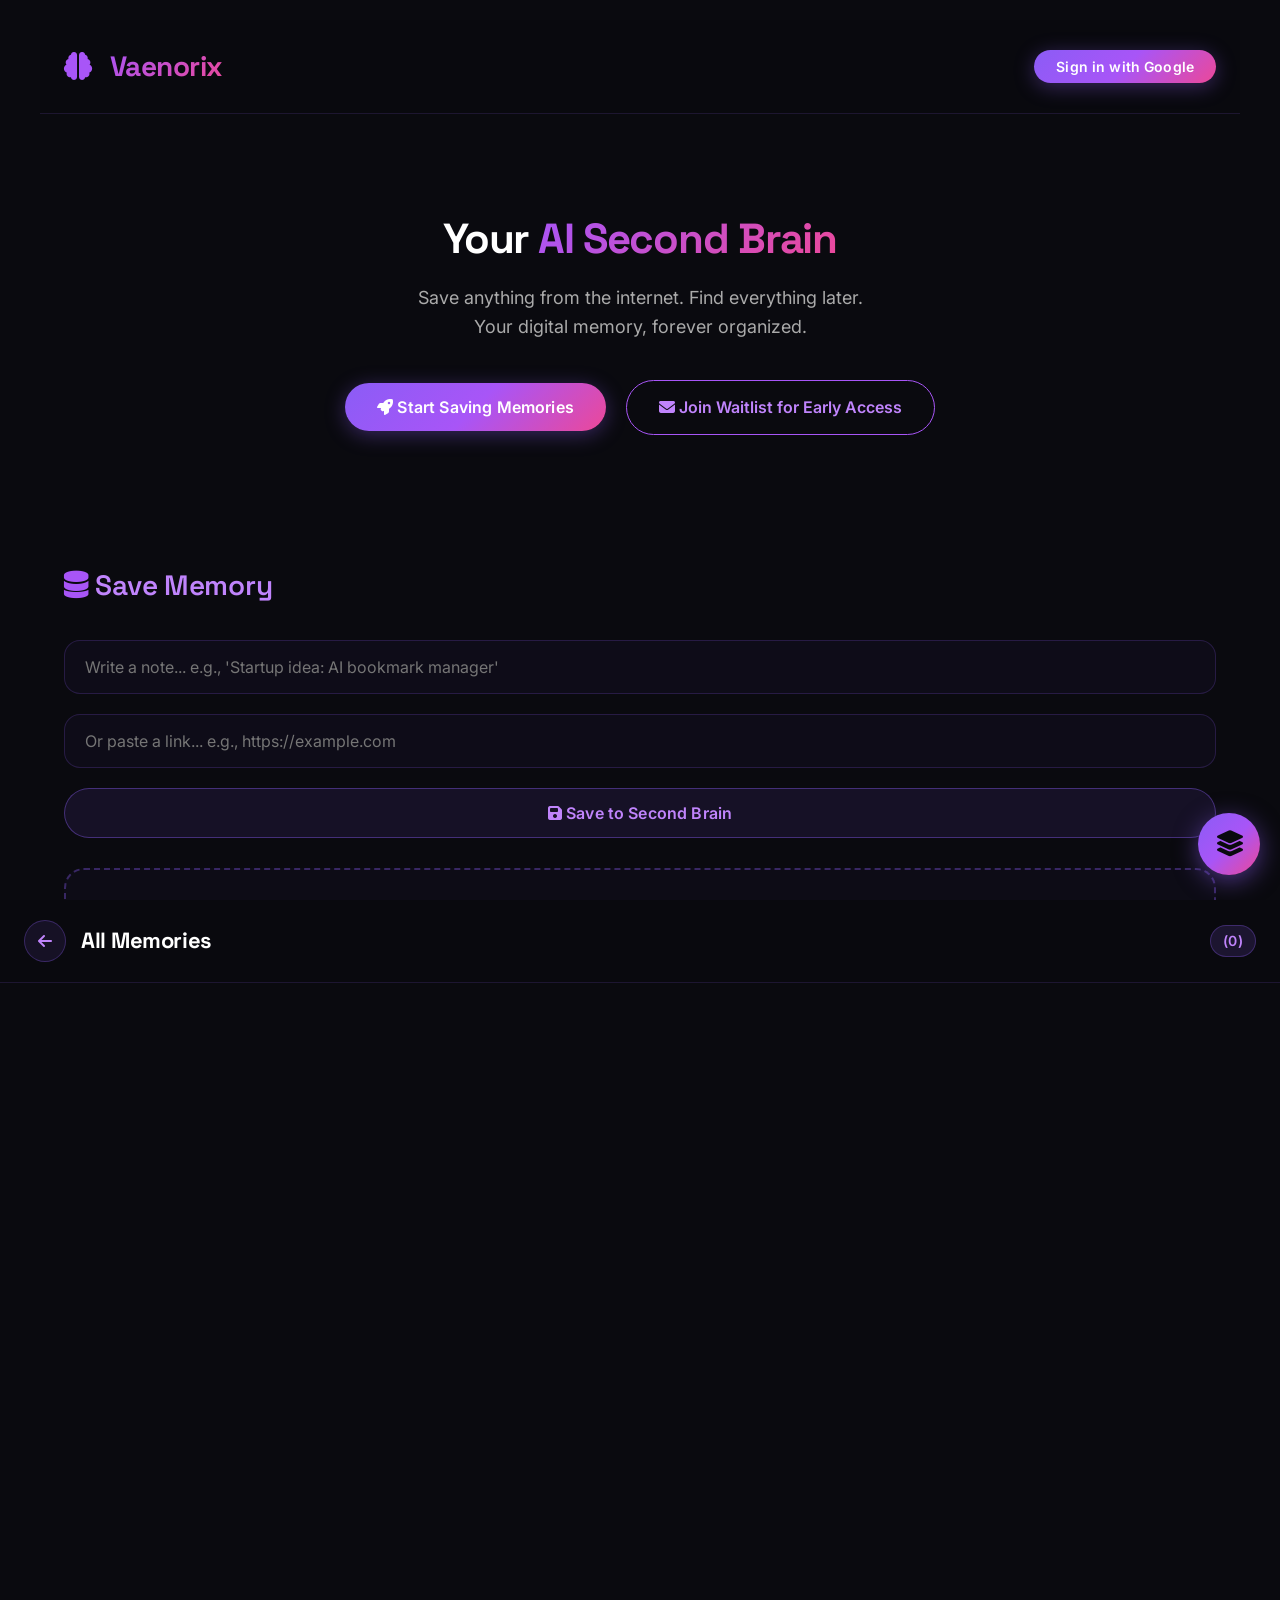
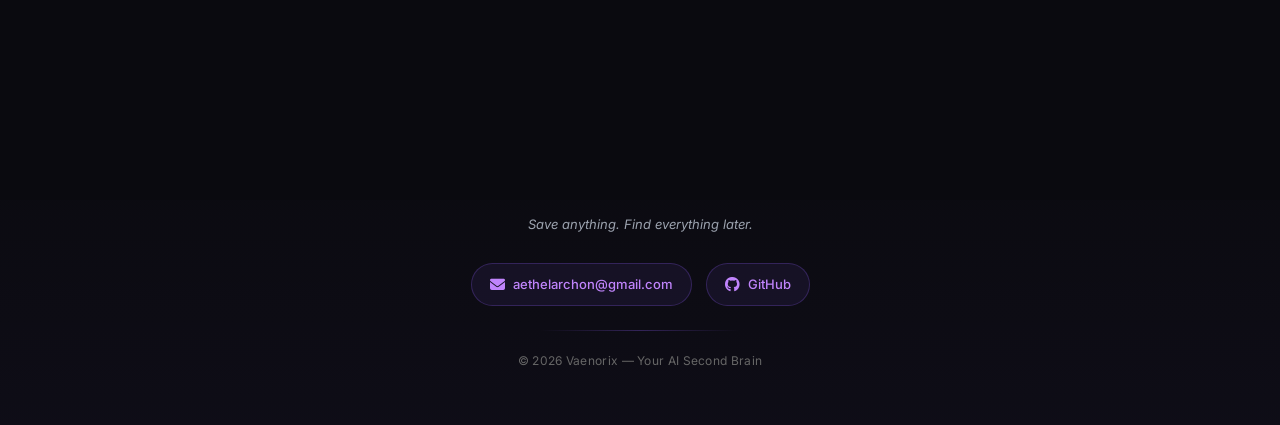
==== index.html @ 1b2ca0fd "Update script.js reference to include version query" ====
<!DOCTYPE html>
<html lang="en">
<head>
    <meta name="google-site-verification" content="jd5nrMC2HAkXVGKAH2h5v84_N7FyyKMFAzCLiV4Stxg" />
    <script async src="https://www.googletagmanager.com/gtag/js?id=G-ZCNV92D19B"></script>
    <script>
      window.dataLayer = window.dataLayer || [];
      function gtag(){dataLayer.push(arguments);}
      gtag('js', new Date());
      gtag('config', 'G-ZCNV92D19B');
    </script>

    <meta charset="UTF-8">
    <meta name="viewport" content="width=device-width, initial-scale=1.0, user-scalable=yes">
    <title>Vaenorix - Your AI Second Brain</title>

    <link rel="manifest" href="/manifest.json">
    <meta name="theme-color" content="#0a0a0f">
    <link rel="icon" type="image/png" href="https://img.icons8.com/fluency/48/brain.png">
    <link rel="apple-touch-icon" href="https://img.icons8.com/fluency/48/brain.png">

    <meta property="og:title" content="Vaenorix - Your AI Second Brain">
    <meta property="og:description" content="Save anything from the internet. Find everything later. Your digital memory, forever organized.">
    <meta property="og:image" content="https://vaenorix-mvp.vercel.app/og-image.png">
    <meta property="og:url" content="https://vaenorix-mvp.vercel.app">
    <meta property="og:type" content="website">
    <meta property="og:site_name" content="Vaenorix">
    
    <meta name="twitter:card" content="summary_large_image">
    <meta name="twitter:title" content="Vaenorix - Your AI Second Brain">
    <meta name="twitter:description" content="Save anything from the internet. Find everything later. Your digital memory, forever organized.">
    <meta name="twitter:image" content="https://vaenorix-mvp.vercel.app/og-image.png">
    <!-- Google Fonts -->
<link rel="preconnect" href="https://fonts.googleapis.com">
<link rel="preconnect" href="https://fonts.gstatic.com" crossorigin>
<link href="https://fonts.googleapis.com/css2?family=Inter:wght@400;500;600;700&family=Space+Grotesk:wght@500;600;700&display=swap" rel="stylesheet">
    
    <link rel="stylesheet" href="style.css">
    <link rel="stylesheet" href="https://cdnjs.cloudflare.com/ajax/libs/font-awesome/6.5.1/css/all.min.css">

    <!-- Mobile Console Debugger -->
    <script src="https://cdn.jsdelivr.net/npm/eruda"></script>
    <script>eruda.init();</script>

    <!-- Firebase Script -->
    <script type="module">
        import { initializeApp } from "https://www.gstatic.com/firebasejs/11.0.0/firebase-app.js";
        import { 
            getFirestore, collection, addDoc, getDocs, doc, deleteDoc, updateDoc, query, orderBy 
        } from "https://www.gstatic.com/firebasejs/11.0.0/firebase-firestore.js";
        import { 
            getAuth, onAuthStateChanged, GoogleAuthProvider, signInWithPopup, signOut 
        } from "https://www.gstatic.com/firebasejs/11.0.0/firebase-auth.js";

        // For Firebase JS SDK v7.20.0 and later, measurementId is optional
const firebaseConfig = {
  apiKey: "AIzaSyB4SxkLnozpPFv7O_jGljLvNXQW-Lbnapc",
  authDomain: "veanorix.firebaseapp.com",
  databaseURL: "https://veanorix-default-rtdb.firebaseio.com",
  projectId: "veanorix",
  storageBucket: "veanorix.firebasestorage.app",
  messagingSenderId: "935840989114",
  appId: "1:935840989114:web:607fc547721a6efdbc6783",
  measurementId: "G-1QHMX1R51N"
};

        const app = initializeApp(firebaseConfig);
        const auth = getAuth(app);

        window.db = getFirestore(app);
        window.auth = auth;
        window.collection = collection;
        window.addDoc = addDoc;
        window.getDocs = getDocs;
        window.doc = doc;
        window.deleteDoc = deleteDoc;
        window.updateDoc = updateDoc;
        window.query = query;
        window.orderBy = orderBy;
        window.onAuthStateChanged = onAuthStateChanged;
        window.GoogleAuthProvider = GoogleAuthProvider;
        window.signInWithPopup = signInWithPopup;
        window.signOut = signOut;
        window.firebaseReady = true;
    </script>
</head>
    <!-- Bulk Action Bar -->
<div class="bulk-action-bar" id="bulkActionBar">
    <div class="bulk-count">
        <span id="bulkSelectedCount">0</span> selected
    </div>
    <div class="bulk-actions">
        <button class="bulk-btn bulk-pin" id="bulkPinBtn">
            <i class="fas fa-star"></i>
        </button>
        <button class="bulk-btn bulk-download" id="bulkDownloadBtn">
            <i class="fas fa-download"></i>
        </button>
        <button class="bulk-btn bulk-delete" id="bulkDeleteBtn">
            <i class="fas fa-trash-alt"></i>
        </button>
        <button class="bulk-btn bulk-cancel" id="bulkCancelBtn">
            <i class="fas fa-times"></i>
        </button>
    </div>
</div>
    
<!-- Floating Action Button -->
<div class="fab-container">
    <div class="fab-menu" id="fabMenu">
        <button class="fab-item" data-folder="all">
            <span class="fab-label">All Memories</span>
            <span class="fab-icon"><i class="fas fa-layer-group"></i></span>
        </button>
        <button class="fab-item" data-folder="image">
            <span class="fab-label">Images</span>
            <span class="fab-icon"><i class="fas fa-images"></i></span>
        </button>
        <button class="fab-item" data-folder="note">
            <span class="fab-label">Notes</span>
            <span class="fab-icon"><i class="fas fa-sticky-note"></i></span>
        </button>
        <button class="fab-item" data-folder="link">
            <span class="fab-label">Links</span>
            <span class="fab-icon"><i class="fas fa-link"></i></span>
        </button>
    </div>
    <button class="fab-main" id="fabMain" aria-label="Open folders">
        <i class="fas fa-layer-group"></i>
    </button>
</div>

<!-- Folder View Panel (Full Screen) -->
<div class="folder-view" id="folderView">
    <div class="folder-header">
        <button class="folder-close" id="folderClose">
            <i class="fas fa-arrow-left"></i>
        </button>
        <h2 class="folder-title" id="folderTitle">All Memories</h2>
        <span class="folder-count" id="folderCount">(0)</span>
    </div>
    <div class="folder-content" id="folderContent">
    </div>
</div>

<!-- Detail View Panel -->
<div class="detail-view" id="detailView">
    <div class="detail-header">
        <button class="detail-close" id="detailClose">
            <i class="fas fa-times"></i>
        </button>
        <span class="detail-type" id="detailType">Note</span>
        <div class="detail-actions" id="detailActions"></div>
    </div>
    <div class="detail-content" id="detailContent">
    </div>
            </div>
    <!-- Edit Modal -->
<div class="edit-modal" id="editModal">
    <div class="edit-modal-content">
        <div class="edit-modal-header">
            <h3><i class="fas fa-edit"></i> Edit Memory</h3>
            <button class="edit-modal-close" id="editModalClose">
                <i class="fas fa-times"></i>
            </button>
        </div>
        <div class="edit-modal-body">
            <textarea id="editModalInput" class="edit-modal-input" placeholder="Write your memory..." rows="6"></textarea>
        </div>
        <div class="edit-modal-footer">
            <button class="edit-modal-cancel" id="editModalCancel">Cancel</button>
            <button class="edit-modal-save" id="editModalSave">
                <i class="fas fa-check"></i> Save Changes
            </button>
        </div>
    </div>
    </div>
    <!-- Delete Confirmation Modal -->
<div class="delete-modal" id="deleteModal">
    <div class="delete-modal-content">
        <div class="delete-modal-icon">
            <i class="fas fa-exclamation-triangle"></i>
        </div>
        <h3 class="delete-modal-title">Delete this memory?</h3>
        <p class="delete-modal-text">
            This action cannot be undone. This memory will be permanently removed from your account.
        </p>
        <div class="delete-modal-preview" id="deleteModalPreview"></div>
        <div class="delete-modal-footer">
            <button class="delete-modal-cancel" id="deleteModalCancel">Cancel</button>
            <button class="delete-modal-confirm" id="deleteModalConfirm">
                <i class="fas fa-trash-alt"></i> Delete
            </button>
        </div>
    </div>
</div>
    
<body>
    <div class="container">
        <nav class="navbar">
            <a class="logo" href="/" aria-label="Vaenorix home">
                <i class="fas fa-brain logo-icon" aria-hidden="true"></i>
                <span class="logo-text">Vaenorix</span>
            </a>
            <div class="nav-actions">
            <button id="installBtn" class="install-btn" type="button" style="display:none;">
    <i class="fas fa-download"></i> Install App
            </button>
    <button id="loginBtn" class="login-btn" type="button">Sign in with Google</button>
    <div class="profile-container" id="profileContainer" style="display:none;">
        <img id="userAvatar" class="user-avatar" src="" alt="Profile">
        <div class="profile-menu" id="profileMenu">
            <div class="profile-menu-header">
                <img id="menuAvatar" class="profile-menu-avatar" src="" alt="Profile">
                <div class="profile-menu-info">
                    <div class="profile-menu-name" id="menuName">User</div>
                    <div class="profile-menu-email" id="menuEmail">user@email.com</div>
                </div>
            </div>
            <div class="profile-menu-divider"></div>
            <button class="profile-menu-item" id="menuSettings">
                <i class="fas fa-cog"></i> Settings
            </button>
            <button class="profile-menu-item" id="menuExport">
                <i class="fas fa-download"></i> Export Data
            </button>
            <button class="profile-menu-item danger" id="menuSignOut">
                <i class="fas fa-sign-out-alt"></i> Sign Out
            </button>
        </div>
    </div>
            </div>
        </nav>
<!-- Search Bar -->
<div class="top-search-bar" id="topSearchBar" style="display:none;">
    <div class="top-search-wrapper">
        <i class="fas fa-search top-search-icon"></i>
        <input type="text" id="topSearchInput" class="top-search-input" placeholder="Search your memories..." autocomplete="off">
        <button class="top-search-clear" id="topSearchClear" style="display:none;">
            <i class="fas fa-times"></i>
        </button>
    </div>
    <div class="search-suggestions" id="searchSuggestions"></div>
</div>
        
        <section class="hero">
            <h1 class="hero-title">
                Your <span class="glow-text">AI Second Brain</span>
            </h1>
            <p class="hero-desc">
                Save anything from the internet. Find everything later.<br>
                Your digital memory, forever organized.
            </p>
            <button class="btn-primary" id="getStartedBtn">
                <i class="fas fa-rocket"></i> Start Saving Memories
            </button>
            <a href="/waitlist.html" class="btn-waitlist"><i class="fas fa-envelope"></i> Join Waitlist for Early Access</a>
        </section>

        <section class="save-section">
            <h2 class="section-title"><i class="fas fa-database"></i> Save Memory</h2>
            <div class="input-group">
                <input type="text" id="noteInput" placeholder="Write a note... e.g., 'Startup idea: AI bookmark manager'">
                <input type="text" id="linkInput" placeholder="Or paste a link... e.g., https://example.com">
                <button class="btn-save" id="saveBtn">
                    <i class="fas fa-save"></i> Save to Second Brain
                </button>
            </div>

            <div class="upload-section">
                <div class="upload-area" id="uploadArea">
                    <i class="fas fa-cloud-upload-alt"></i>
                    <p>Click or drag & drop screenshot</p>
                    <input type="file" id="screenshotInput" accept="image/*" style="display:none;">
                </div>
                <button class="btn-upload" id="uploadBtn">
                    <i class="fas fa-camera"></i> Upload Screenshot
                </button>
            </div>
        </section>

        <section class="search-section">
            <h2 class="section-title"><i class="fas fa-microchip"></i> AI Memory Recall</h2>
            <div class="search-box">
                <input type="text" id="aiSearchInput" placeholder='Example: "Show me links from last week" or "Find my note from yesterday"'>
                <button class="btn-search" id="aiSearchBtn">
                    <i class="fas fa-brain"></i> Ask AI
                </button>
            </div>
            <div id="aiSearchResult" class="ai-result"></div>
        </section>

        <section class="memories-section">
            <h2 class="section-title"><i class="fas fa-folder-open"></i> Saved Memories<span id="memoryCount" class="memory-count">(0)</span></h2>
            <div class="filter-buttons">
                <button class="filter-btn active" data-filter="all">All</button>
                <button class="filter-btn" data-filter="note">Notes</button>
                <button class="filter-btn" data-filter="link">Links</button>
                <button class="filter-btn" data-filter="image">Images</button>
                <button id="clearAllBtn" class="clear-all-btn"><i class="fas fa-trash-alt"></i> Clear All</button>
                <button id="exportBtn" class="export-btn"><i class="fas fa-download"></i> Export Data</button>
                <button id="selectBtn" class="select-btn">
    <i class="fas fa-check-square"></i> Select
                </button>
                <div class="sort-wrapper">
    <button id="sortBtn" class="sort-btn">
        <i class="fas fa-sort"></i> Sort
    </button>
    <div class="sort-menu" id="sortMenu">
        <button class="sort-option active" data-sort="newest">
            <i class="fas fa-clock"></i> Newest First
        </button>
        <button class="sort-option" data-sort="oldest">
            <i class="fas fa-history"></i> Oldest First
        </button>
        <button class="sort-option" data-sort="alpha">
            <i class="fas fa-font"></i> A to Z
        </button>
        <button class="sort-option" data-sort="pinned">
            <i class="fas fa-star"></i> Pinned First
        </button>
    </div>
        </div>
            </div>
            <div id="memoriesList" class="memories-list">
            </div>
        </section>
    </div>

<footer class="footer">
    <div class="footer-content">
        <div class="footer-logo">
            <i class="fas fa-brain"></i> Vaenorix
        </div>
        <p class="footer-tagline">Save anything. Find everything later.</p>
        
        <div class="footer-links">
            <a href="mailto:aethelarchon@gmail.com" class="footer-link">
                <i class="fas fa-envelope"></i>
                <span>aethelarchon@gmail.com</span>
            </a>
            <a href="https://github.com/aethelarchon" target="_blank" class="footer-link">
                <i class="fab fa-github"></i>
                <span>GitHub</span>
            </a>
        </div>
        
        <div class="footer-divider"></div>
        <p class="footer-copyright">© 2026 Vaenorix — Your AI Second Brain</p>
    </div>
</footer>
    <script>
        
    </script>
    <script src="script.js?v=2"></script>
    <script>
        // Register Service Worker for PWA
        if ('serviceWorker' in navigator) {
            window.addEventListener('load', () => {
                navigator.serviceWorker.register('/sw.js')
                    .catch(err => console.log('SW reg error: ', err));
            });
        }
    </script>
</body>
        </html>
---- style.css ----
* {
    margin: 0;
    padding: 0;
    box-sizing: border-box;
}

body {
    background: #0a0a0f;
    font-family: -apple-system, BlinkMacSystemFont, 'Segoe UI', Roboto, sans-serif;
    color: #ffffff;
    line-height: 1.6;
}

.container {
    max-width: 1200px;
    margin: 0 auto;
    padding: 20px;
}

/* Navbar */
.navbar {
    display: flex;
    justify-content: space-between;
    align-items: center;
    padding: 20px 0;
    border-bottom: 1px solid rgba(0, 255, 255, 0.2);
    flex-wrap: wrap;
    gap: 10px;
}

.logo {
    display: flex;
    align-items: center;
    gap: 10px;
    font-size: 28px;
    font-weight: bold;
}

.logo-icon {
    font-size: 28px;
    margin-right: 8px;
}

.logo-text {
    background: linear-gradient(135deg, #00ffff, #0066ff);
    -webkit-background-clip: text;
    background-clip: text;
    color: transparent;
}

.nav-badge {
    background: rgba(0, 255, 255, 0.1);
    padding: 6px 12px;
    border-radius: 20px;
    font-size: 12px;
    color: #00ffff;
    border: 1px solid rgba(0, 255, 255, 0.3);
}

/* Hero Section */
.hero {
    text-align: center;
    padding: 60px 20px;
}

.hero-title {
    font-size: 42px;
    font-weight: 800;
    margin-bottom: 20px;
    line-height: 1.2;
}

@media (max-width: 600px) {
    .hero-title {
        font-size: 32px;
    }
}

.glow-text {
    background: linear-gradient(135deg, #00ffff, #0066ff);
    -webkit-background-clip: text;
    background-clip: text;
    color: transparent;
    text-shadow: 0 0 20px rgba(0, 255, 255, 0.3);
}

.hero-desc {
    font-size: 18px;
    color: #aaaaaa;
    margin-bottom: 30px;
}

/* Buttons */
.btn-primary {
    background: linear-gradient(135deg, #00ffff, #0066ff);
    border: none;
    padding: 14px 32px;
    border-radius: 50px;
    font-size: 16px;
    font-weight: bold;
    color: #0a0a0f;
    cursor: pointer;
    transition: transform 0.2s, box-shadow 0.2s;
}

.btn-primary:active {
    transform: scale(0.98);
}

.btn-save, .btn-search {
    background: rgba(0, 255, 255, 0.1);
    border: 1px solid rgba(0, 255, 255, 0.3);
    padding: 12px 24px;
    border-radius: 50px;
    font-size: 16px;
    color: #00ffff;
    cursor: pointer;
    transition: all 0.2s;
}

.btn-save:active, .btn-search:active {
    background: rgba(0, 255, 255, 0.2);
}

/* Sections */
.section-title {
    font-size: 24px;
    margin-bottom: 20px;
    color: #00ffff;
}

.input-group, .search-box {
    display: flex;
    flex-direction: column;
    gap: 15px;
    margin-bottom: 30px;
}

input {
    background: rgba(255, 255, 255, 0.05);
    border: 1px solid rgba(255, 255, 255, 0.1);
    padding: 14px 18px;
    border-radius: 16px;
    font-size: 16px;
    color: #ffffff;
    outline: none;
    transition: border 0.2s;
}

input:focus {
    border-color: #00ffff;
}

textarea {
    width: 100%;
    min-height: 120px;
    resize: vertical;
    background: rgba(255, 255, 255, 0.05);
    border: 1px solid rgba(255, 255, 255, 0.1);
    padding: 14px 18px;
    border-radius: 16px;
    font: inherit;
    color: #ffffff;
    outline: none;
    transition: border 0.2s;
}

textarea:focus {
    border-color: #00ffff;
}

.field-label {
    color: #aaa;
    font-size: 14px;
    margin-bottom: -12px;
}

.field-label span {
    color: #777;
}

.nav-actions {
    display: flex;
    align-items: center;
    gap: 12px;
    flex-wrap: wrap;
}

.account-status {
    color: #aaa;
    font-size: 13px;
}

.logo {
    color: inherit;
    text-decoration: none;
}

.memories-heading {
    display: flex;
    justify-content: space-between;
    align-items: center;
    gap: 12px;
}

.memory-actions {
    display: flex;
    justify-content: flex-end;
    margin-top: 14px;
}

.memory-card a {
    color: #00ffff;
    overflow-wrap: anywhere;
}

button:disabled {
    opacity: 0.55;
    cursor: not-allowed;
}

/* Memories List */
.memories-list {
    display: flex;
    flex-direction: column;
    gap: 15px;
    margin-top: 20px;
}

.memory-card {
    background: rgba(255, 255, 255, 0.03);
    border: 1px solid rgba(0, 255, 255, 0.1);
    border-radius: 20px;
    padding: 18px;
    transition: all 0.2s;
}

.memory-card:hover {
    border-color: rgba(0, 255, 255, 0.3);
    background: rgba(255, 255, 255, 0.05);
}

.memory-type {
    font-size: 12px;
    color: #00ffff;
    margin-bottom: 8px;
}

.memory-content {
    font-size: 16px;
    word-break: break-word;
}

.memory-link {
    color: #00ffff;
    text-decoration: none;
}

.memory-link:hover {
    text-decoration: underline;
}

.empty-message {
    text-align: center;
    color: #666;
    padding: 40px;
}

/* Footer */
.footer {
    text-align: center;
    padding: 40px 20px;
    border-top: 1px solid rgba(0, 255, 255, 0.1);
    margin-top: 40px;
    color: #666;
    font-size: 14px;
}

.footer-small {
    font-size: 12px;
    margin-top: 8px;
}
/* Memory Card Header */
.memory-header {
    display: flex;
    justify-content: space-between;
    align-items: center;
    margin-bottom: 10px;
}

/* Delete Button */
.delete-btn {
    background: rgba(255, 0, 0, 0.15);
    border: 1px solid rgba(255, 0, 0, 0.3);
    padding: 5px 12px;
    border-radius: 12px;
    font-size: 12px;
    color: #ff6666;
    cursor: pointer;
    transition: all 0.2s;
}

.delete-btn:active {
    background: rgba(255, 0, 0, 0.3);
    transform: scale(0.95);
                     }
/* Login & Logout Buttons - Fixed */
.login-btn, .logout-btn {
    background: linear-gradient(135deg, #00ffff, #0066ff);
    border: none;
    padding: 10px 20px;
    border-radius: 50px;
    font-size: 14px;
    font-weight: bold;
    color: #0a0a0f;
    cursor: pointer;
    transition: all 0.3s ease;
    white-space: nowrap;
}

.login-btn:hover, .logout-btn:hover {
    transform: scale(1.05);
    box-shadow: 0 0 15px rgba(0, 255, 255, 0.5);
}

.login-btn:active, .logout-btn:active {
    transform: scale(0.95);
    }
/* Login Button - Premium Look */
.login-btn, .logout-btn {
    background: linear-gradient(95deg, #00ffff22, #0066ff22);
    backdrop-filter: blur(10px);
    border: 1.5px solid #00ffff;
    padding: 8px 22px;
    border-radius: 40px;
    font-size: 14px;
    font-weight: 600;
    color: #00ffff;
    cursor: pointer;
    transition: 0.3s;
    letter-spacing: 0.5px;
}

.login-btn:hover, .logout-btn:hover {
    background: linear-gradient(95deg, #00ffff, #0066ff);
    color: #0a0a0f;
    box-shadow: 0 0 12px #00ffffaa;
    border-color: transparent;
                     }
/* Waitlist Button */
.btn-waitlist {
    display: inline-block;
    background: transparent;
    border: 1.5px solid #00ffff;
    padding: 12px 28px;
    border-radius: 50px;
    font-size: 16px;
    font-weight: 600;
    color: #00ffff;
    text-decoration: none;
    margin-top: 15px;
    transition: all 0.3s ease;
    cursor: pointer;
}

.btn-waitlist:hover {
    background: #00ffff;
    color: #0a0a0f;
    box-shadow: 0 0 15px rgba(0, 255, 255, 0.5);
}
.memory-summary {
    background: rgba(0, 255, 255, 0.05);
    border-left: 3px solid #00ffff;
    padding: 10px;
    margin-top: 10px;
    border-radius: 8px;
    font-size: 13px;
    color: #aaa;
        }
.menu-container {
    position: relative;
    display: inline-block;
}

.three-dots {
    background: none;
    border: none;
    color: #00ffff;
    font-size: 18px;
    cursor: pointer;
    padding: 5px 10px;
}

.dropdown-menu {
    display: none;
    position: absolute;
    right: 0;
    top: 100%;
    background: #1a1a2e;
    border: 1px solid #00ffff33;
    border-radius: 12px;
    min-width: 100px;
    z-index: 100;
}

.dropdown-menu button {
    background: none;
    border: none;
    width: 100%;
    padding: 10px 15px;
    text-align: left;
    color: white;
    cursor: pointer;
}

.dropdown-menu button:hover {
    background: #00ffff22;
}

.show {
    display: block;
}
/* Professional Spacing */
.container {
    max-width: 1200px;
    margin: 0 auto;
    padding: 20px 24px;
}

.navbar {
    padding: 24px 0;
    margin-bottom: 40px;
}

.hero {
    padding: 80px 20px;
    margin-bottom: 40px;
}

.save-section, .search-section, .memories-section {
    margin-bottom: 60px;
}

.section-title {
    font-size: 28px;
    margin-bottom: 32px;
    letter-spacing: -0.3px;
}

.input-group, .search-box {
    display: flex;
    flex-direction: column;
    gap: 20px;
    margin-bottom: 20px;
}

input {
    padding: 16px 20px;
    font-size: 16px;
    border-radius: 16px;
}

.btn-save, .btn-search {
    padding: 14px 28px;
    font-size: 16px;
}

.btn-primary, .btn-waitlist {
    padding: 14px 32px;
    font-size: 16px;
    margin: 8px;
}

.memories-list {
    display: flex;
    flex-direction: column;
    gap: 20px;
    margin-top: 24px;
}

.memory-card {
    padding: 20px;
    border-radius: 20px;
}

.footer {
    padding: 50px 20px;
    margin-top: 60px;
}
/* Footer Social Links */
.footer-content {
    text-align: center;
    padding: 20px;
}

.footer-logo {
    font-size: 20px;
    font-weight: bold;
    margin-bottom: 20px;
    color: #00ffff;
}

.footer-links {
    display: flex;
    justify-content: center;
    gap: 30px;
    flex-wrap: wrap;
    margin-bottom: 20px;
}

.social-link {
    color: #aaa;
    text-decoration: none;
    font-size: 14px;
    transition: color 0.3s;
    display: inline-flex;
    align-items: center;
    gap: 8px;
}

.social-link:hover {
    color: #00ffff;
}

.footer-copyright {
    color: #666;
    font-size: 12px;
    margin: 15px 0 5px;
    }
/* Screenshot Upload Section */
.upload-section {
    margin-top: 30px;
    text-align: center;
}

.upload-area {
    border: 2px dashed rgba(0, 255, 255, 0.3);
    border-radius: 20px;
    padding: 40px 20px;
    text-align: center;
    cursor: pointer;
    transition: all 0.3s;
    background: rgba(0, 255, 255, 0.02);
}

.upload-area:hover {
    border-color: #00ffff;
    background: rgba(0, 255, 255, 0.05);
}

.upload-area i {
    font-size: 48px;
    color: #00ffff;
    margin-bottom: 15px;
}

.upload-area p {
    color: #aaa;
    font-size: 14px;
}

.btn-upload {
    background: linear-gradient(135deg, #00ffff, #0066ff);
    border: none;
    padding: 12px 24px;
    border-radius: 50px;
    font-size: 14px;
    font-weight: bold;
    color: #0a0a0f;
    cursor: pointer;
    margin-top: 15px;
    transition: all 0.3s;
}

.btn-upload:hover {
    transform: scale(1.02);
    box-shadow: 0 0 15px rgba(0, 255, 255, 0.5);
}
/* Filter Buttons */
.filter-buttons {
    display: flex;
    gap: 12px;
    flex-wrap: wrap;
    margin-bottom: 30px;
}

.filter-btn {
    background: rgba(0, 255, 255, 0.1);
    border: 1px solid rgba(0, 255, 255, 0.3);
    padding: 8px 20px;
    border-radius: 50px;
    font-size: 14px;
    color: #00ffff;
    cursor: pointer;
    transition: all 0.3s;
}

.filter-btn.active {
    background: linear-gradient(135deg, #00ffff, #0066ff);
    color: #0a0a0f;
    border-color: transparent;
}

.filter-btn:hover {
    background: rgba(0, 255, 255, 0.2);
}

/* Grid View */
.memories-list {
    display: grid;
    grid-template-columns: repeat(auto-fill, minmax(300px, 1fr));
    gap: 20px;
    margin-top: 20px;
}

.memory-card {
    background: rgba(255, 255, 255, 0.03);
    border: 1px solid rgba(0, 255, 255, 0.1);
    border-radius: 20px;
    padding: 18px;
    transition: all 0.3s;
}

.memory-card:hover {
    border-color: rgba(0, 255, 255, 0.3);
    background: rgba(255, 255, 255, 0.05);
}

.memory-card img {
    width: 100%;
    height: 150px;
    object-fit: cover;
    border-radius: 12px;
    margin-top: 10px;
    }
/* Image Modal */
.clickable-image {
    cursor: pointer;
    transition: transform 0.2s;
}

.clickable-image:hover {
    transform: scale(1.02);
}

.image-modal {
    position: fixed;
    top: 0;
    left: 0;
    width: 100%;
    height: 100%;
    background: rgba(0, 0, 0, 0.9);
    display: flex;
    align-items: center;
    justify-content: center;
    z-index: 1000;
}

.image-modal-content {
    position: relative;
    max-width: 90%;
    max-height: 90%;
}

.image-modal-content img {
    width: 100%;
    height: auto;
    border-radius: 12px;
}

.image-modal-close {
    position: absolute;
    top: -30px;
    right: 0;
    color: white;
    font-size: 30px;
    cursor: pointer;
}
/* Link Preview Card */
.link-preview {
    display: flex;
    gap: 12px;
    background: rgba(255, 255, 255, 0.03);
    border-radius: 12px;
    margin-top: 10px;
    padding: 10px;
    text-decoration: none;
    color: white;
    transition: all 0.3s;
}

.link-preview:hover {
    background: rgba(0, 255, 255, 0.05);
}

.link-preview-img {
    width: 80px;
    height: 80px;
    object-fit: cover;
    border-radius: 8px;
}

.link-preview-content {
    flex: 1;
    min-width: 0;
    overflow: hidden;
}

.link-preview-title {
    font-size: 14px;
    font-weight: bold;
    margin-bottom: 5px;
    white-space: nowrap;
    overflow: hidden;
    text-overflow: ellipsis;
}

.link-preview-desc {
    font-size: 12px;
    color: #aaa;
    display: -webkit-box;
    -webkit-line-clamp: 2;
    -webkit-box-orient: vertical;
    overflow: hidden;
}

.link-preview-title {
    font-size: 14px;
    font-weight: bold;
    margin-bottom: 5px;
}

.link-preview-desc {
    font-size: 12px;
    color: #aaa;
}

.loading-preview {
    font-size: 12px;
    color: #00ffff;
    margin-top: 8px;
                     }
/* Loading Spinner */
.spinner {
    display: inline-block;
    width: 16px;
    height: 16px;
    border: 2px solid rgba(255, 255, 255, 0.3);
    border-radius: 50%;
    border-top-color: #fff;
    animation: spin 0.8s linear infinite;
    margin-right: 8px;
}

@keyframes spin {
    to { transform: rotate(360deg); }
}

.btn-loading {
    opacity: 0.7;
    cursor: not-allowed;
}

.btn-loading i, .btn-loading span {
    display: none;
    }
/* Smooth Scroll */
html {
    scroll-behavior: smooth;
    }
/* Custom Scrollbar */
::-webkit-scrollbar {
    width: 8px;
    height: 8px;
}

::-webkit-scrollbar-track {
    background: #0a0a0f;
    border-radius: 10px;
}

::-webkit-scrollbar-thumb {
    background: linear-gradient(135deg, #00ffff, #0066ff);
    border-radius: 10px;
}

::-webkit-scrollbar-thumb:hover {
    background: #00ffff;
}
/* Toast Notification */
.toast {
    position: fixed;
    bottom: 30px;
    left: 50%;
    transform: translateX(-50%) translateY(100px);
    background: linear-gradient(135deg, #00ffff, #0066ff);
    color: #0a0a0f;
    padding: 12px 24px;
    border-radius: 50px;
    font-size: 14px;
    font-weight: bold;
    z-index: 2000;
    opacity: 0;
    transition: all 0.3s ease;
    box-shadow: 0 4px 15px rgba(0, 255, 255, 0.3);
}

.toast.show {
    transform: translateX(-50%) translateY(0);
    opacity: 1;
}

.toast.error {
    background: linear-gradient(135deg, #ff4444, #cc0000);
    box-shadow: 0 4px 15px rgba(255, 0, 0, 0.3);
        }
/* Download Button */
.download-btn {
    background: none;
    border: none;
    color: #00ffff;
    cursor: pointer;
    font-size: 14px;
    margin-left: 10px;
    transition: all 0.3s;
}

.download-btn:hover {
    color: #0066ff;
}

/* Memory Counter */
.memory-count {
    font-size: 14px;
    color: #00ffff;
    background: rgba(0, 255, 255, 0.1);
    padding: 2px 8px;
    border-radius: 20px;
    margin-left: 10px;
}

/* Clear All Button - Theme Matching */
.clear-all-btn {
    background: rgba(0, 255, 255, 0.08);
    border: 1px solid rgba(0, 255, 255, 0.25);
    padding: 8px 20px;
    border-radius: 50px;
    font-size: 14px;
    color: #00ffff;
    cursor: pointer;
    transition: all 0.3s;
    margin-left: auto;
    backdrop-filter: blur(4px);
}

.clear-all-btn:hover {
    background: rgba(0, 255, 255, 0.2);
    border-color: #00ffff;
    transform: scale(1.02);
    box-shadow: 0 0 8px rgba(0, 255, 255, 0.3);
}

.clear-all-btn:active {
    transform: scale(0.98);
    }
/* User Avatar */
.user-avatar {
    width: 36px;
    height: 36px;
    border-radius: 50%;
    border: 2px solid #00ffff;
    object-fit: cover;
    cursor: pointer;
    transition: all 0.3s;
}

.user-avatar:hover {
    transform: scale(1.05);
    border-color: #0066ff;
}
/* Export Button */
.export-btn {
    background: rgba(0, 255, 255, 0.08);
    border: 1px solid rgba(0, 255, 255, 0.25);
    padding: 8px 20px;
    border-radius: 50px;
    font-size: 14px;
    color: #00ffff;
    cursor: pointer;
    transition: all 0.3s;
}

.export-btn:hover {
    background: rgba(0, 255, 255, 0.2);
    border-color: #00ffff;
    transform: scale(1.02);
        }
/* AI Search Result */
.ai-result {
    margin-top: 15px;
    padding: 12px;
    background: rgba(0, 255, 255, 0.05);
    border-radius: 12px;
    border-left: 3px solid #00ffff;
    display: none;
}

.ai-result.show {
    display: block;
}

.ai-result-text {
    font-size: 14px;
    color: #aaa;
}

.ai-result-count {
    color: #00ffff;
    font-weight: bold;
    }
/* ==================== FLOATING ACTION BUTTON ==================== */
.fab-container {
    position: fixed;
    bottom: 25px;
    right: 20px;
    z-index: 999;
    display: flex;
    flex-direction: column;
    align-items: flex-end;
}

.fab-main {
    width: 62px;
    height: 62px;
    border-radius: 50%;
    background: linear-gradient(135deg, #00ffff, #0066ff);
    border: none;
    color: #0a0a0f;
    font-size: 26px;
    cursor: pointer;
    box-shadow: 0 6px 25px rgba(0, 255, 255, 0.5);
    transition: all 0.4s cubic-bezier(0.4, 0, 0.2, 1);
    display: flex;
    align-items: center;
    justify-content: center;
    animation: fabPulse 2.5s infinite;
}

@keyframes fabPulse {
    0%, 100% { box-shadow: 0 6px 25px rgba(0, 255, 255, 0.5); }
    50% { box-shadow: 0 6px 35px rgba(0, 255, 255, 0.8); }
}

.fab-main:hover {
    transform: scale(1.08);
}

.fab-main.rotated {
    transform: rotate(135deg);
    animation: none;
}

.fab-menu {
    display: flex;
    flex-direction: column;
    gap: 12px;
    margin-bottom: 18px;
    align-items: flex-end;
    pointer-events: none;
    opacity: 0;
    transform: translateY(20px);
    transition: all 0.35s cubic-bezier(0.4, 0, 0.2, 1);
}

.fab-menu.open {
    pointer-events: all;
    opacity: 1;
    transform: translateY(0);
}

.fab-item {
    display: flex;
    align-items: center;
    gap: 10px;
    background: rgba(26, 26, 46, 0.95);
    border: 1.5px solid rgba(0, 255, 255, 0.3);
    border-radius: 50px;
    padding: 10px 18px;
    color: #fff;
    font-size: 14px;
    font-weight: 500;
    cursor: pointer;
    backdrop-filter: blur(12px);
    transition: all 0.25s;
    white-space: nowrap;
}

.fab-item:hover, .fab-item:active {
    background: linear-gradient(135deg, #00ffff, #0066ff);
    color: #0a0a0f;
    transform: translateX(-6px);
    box-shadow: 0 4px 15px rgba(0, 255, 255, 0.4);
}

.fab-icon {
    font-size: 18px;
    display: flex;
    align-items: center;
    justify-content: center;
    width: 32px;
    height: 32px;
    background: rgba(0, 255, 255, 0.15);
    border-radius: 50%;
}

.fab-item:hover .fab-icon {
    background: rgba(0, 0, 0, 0.15);
}

/* ==================== FOLDER VIEW (Full Screen) ==================== */
.folder-view {
    position: fixed;
    top: 0;
    left: 0;
    width: 100%;
    height: 100%;
    background: #0a0a0f;
    z-index: 1000;
    display: flex;
    flex-direction: column;
    transform: translateY(100%);
    transition: transform 0.4s cubic-bezier(0.4, 0, 0.2, 1);
    overflow: hidden;
}

.folder-view.open {
    transform: translateY(0);
}

.folder-header {
    display: flex;
    align-items: center;
    gap: 15px;
    padding: 20px 24px;
    border-bottom: 1px solid rgba(0, 255, 255, 0.15);
    background: rgba(10, 10, 15, 0.95);
    backdrop-filter: blur(10px);
    flex-shrink: 0;
}

.folder-close {
    background: rgba(0, 255, 255, 0.1);
    border: 1px solid rgba(0, 255, 255, 0.3);
    color: #00ffff;
    width: 42px;
    height: 42px;
    border-radius: 50%;
    font-size: 16px;
    cursor: pointer;
    display: flex;
    align-items: center;
    justify-content: center;
    transition: all 0.25s;
}

.folder-close:hover, .folder-close:active {
    background: linear-gradient(135deg, #00ffff, #0066ff);
    color: #0a0a0f;
    transform: scale(1.05);
}

.folder-title {
    font-size: 22px;
    font-weight: bold;
    color: #fff;
    flex: 1;
}

.folder-count {
    font-size: 14px;
    color: #00ffff;
    background: rgba(0, 255, 255, 0.1);
    padding: 4px 12px;
    border-radius: 50px;
    font-weight: 600;
}

.folder-content {
    flex: 1;
    overflow-y: auto;
    padding: 20px 16px 30px;
    -webkit-overflow-scrolling: touch;
}

/* Grid Layout for Images */
.folder-content.grid-view {
    display: grid;
    grid-template-columns: repeat(auto-fill, minmax(150px, 1fr));
    gap: 12px;
}

.folder-content.grid-view .memory-card {
    padding: 0;
    overflow: hidden;
    cursor: pointer;
    position: relative;
    border-radius: 16px;
}

.folder-content.grid-view .memory-card:hover {
    transform: scale(1.02);
    box-shadow: 0 8px 20px rgba(0, 255, 255, 0.25);
}

.folder-content.grid-view .memory-card img {
    width: 100%;
    height: 150px;
    object-fit: cover;
    border-radius: 16px;
    display: block;
}

.folder-content.grid-view .memory-header,
.folder-content.grid-view .memory-content {
    display: none;
}

/* List View for Notes & Links */
.folder-content.list-view {
    display: flex;
    flex-direction: column;
    gap: 14px;
}

.folder-content.list-view .memory-card {
    padding: 18px;
}

/* ==================== DETAIL VIEW (Full Screen) ==================== */
.detail-view {
    position: fixed;
    top: 0;
    left: 0;
    width: 100%;
    height: 100%;
    background: #0a0a0f;
    z-index: 1001;
    display: flex;
    flex-direction: column;
    transform: translateX(100%);
    transition: transform 0.4s cubic-bezier(0.4, 0, 0.2, 1);
}

.detail-view.open {
    transform: translateX(0);
}

.detail-header {
    display: flex;
    align-items: center;
    gap: 12px;
    padding: 16px 20px;
    border-bottom: 1px solid rgba(0, 255, 255, 0.15);
    flex-shrink: 0;
}

.detail-close {
    background: rgba(255, 255, 255, 0.05);
    border: 1px solid rgba(255, 255, 255, 0.15);
    color: #fff;
    width: 40px;
    height: 40px;
    border-radius: 50%;
    font-size: 16px;
    cursor: pointer;
    display: flex;
    align-items: center;
    justify-content: center;
    transition: all 0.2s;
}

.detail-close:hover {
    background: rgba(255, 255, 255, 0.1);
}

.detail-type {
    flex: 1;
    font-size: 13px;
    color: #00ffff;
    background: rgba(0, 255, 255, 0.1);
    padding: 5px 14px;
    border-radius: 50px;
    text-align: center;
    max-width: 100px;
    text-transform: uppercase;
    font-weight: 600;
    letter-spacing: 0.5px;
}

.detail-actions {
    display: flex;
    gap: 8px;
}

.detail-actions button {
    background: rgba(0, 255, 255, 0.08);
    border: 1px solid rgba(0, 255, 255, 0.25);
    color: #00ffff;
    padding: 8px 14px;
    border-radius: 50px;
    font-size: 13px;
    cursor: pointer;
    transition: all 0.2s;
    display: flex;
    align-items: center;
    gap: 6px;
}

.detail-actions button:hover {
    background: rgba(0, 255, 255, 0.2);
}

.detail-actions button.danger {
    color: #ff6666;
    border-color: rgba(255, 102, 102, 0.3);
    background: rgba(255, 102, 102, 0.08);
}

.detail-content {
    flex: 1;
    overflow-y: auto;
    padding: 20px;
    -webkit-overflow-scrolling: touch;
}

.detail-content img {
    width: 100%;
    height: auto;
    border-radius: 16px;
    display: block;
}

.detail-content .note-text {
    background: rgba(255, 255, 255, 0.03);
    border: 1px solid rgba(0, 255, 255, 0.15);
    border-radius: 16px;
    padding: 24px;
    font-size: 17px;
    line-height: 1.6;
    color: #eee;
    word-break: break-word;
    white-space: pre-wrap;
}

.detail-content .link-preview-full {
    background: rgba(255, 255, 255, 0.03);
    border: 1px solid rgba(0, 255, 255, 0.15);
    border-radius: 16px;
    padding: 20px;
}

.detail-content .link-preview-full a {
    color: #00ffff;
    text-decoration: none;
    font-size: 16px;
    word-break: break-all;
}

/* ==================== Responsive ==================== */
@media (max-width: 400px) {
    .fab-main {
        width: 56px;
        height: 56px;
        font-size: 22px;
    }
    .fab-item {
        padding: 8px 14px;
        font-size: 13px;
    }
    .folder-content.grid-view {
        grid-template-columns: repeat(2, 1fr);
        gap: 10px;
    }
    .folder-title { font-size: 18px; }
    .detail-actions button {
        padding: 6px 10px;
        font-size: 12px;
    }
    }
/* ==================== FADE-IN ANIMATION ==================== */
@keyframes memoryFadeIn {
    from {
        opacity: 0;
        transform: translateY(20px);
    }
    to {
        opacity: 1;
        transform: translateY(0);
    }
}

.memory-card {
    animation: memoryFadeIn 0.5s cubic-bezier(0.4, 0, 0.2, 1) forwards;
    opacity: 0;
}

/* Sequential delay for cards */
.memory-card:nth-child(1) { animation-delay: 0.05s; }
.memory-card:nth-child(2) { animation-delay: 0.1s; }
.memory-card:nth-child(3) { animation-delay: 0.15s; }
.memory-card:nth-child(4) { animation-delay: 0.2s; }
.memory-card:nth-child(5) { animation-delay: 0.25s; }
.memory-card:nth-child(6) { animation-delay: 0.3s; }
.memory-card:nth-child(7) { animation-delay: 0.35s; }
.memory-card:nth-child(8) { animation-delay: 0.4s; }
.memory-card:nth-child(9) { animation-delay: 0.45s; }
.memory-card:nth-child(n+10) { animation-delay: 0.5s; }

/* Folder view এর জন্য আলাদা animation */
.folder-content .memory-card {
    animation: memoryFadeIn 0.4s cubic-bezier(0.4, 0, 0.2, 1) forwards;
}

/* Hover effect আরও প্রিমিয়াম */
.memory-card:hover {
    transform: translateY(-3px);
    box-shadow: 0 8px 25px rgba(0, 255, 255, 0.15);
    }
/* ==================== PROFILE MENU ==================== */
.profile-container {
    position: relative;
}

.profile-menu {
    position: absolute;
    top: 50px;
    right: 0;
    background: rgba(20, 20, 35, 0.98);
    border: 1px solid rgba(0, 255, 255, 0.2);
    border-radius: 16px;
    min-width: 240px;
    padding: 8px;
    box-shadow: 0 10px 40px rgba(0, 0, 0, 0.6);
    backdrop-filter: blur(20px);
    opacity: 0;
    transform: translateY(-10px) scale(0.95);
    pointer-events: none;
    transition: all 0.25s cubic-bezier(0.4, 0, 0.2, 1);
    z-index: 1000;
}

.profile-menu.open {
    opacity: 1;
    transform: translateY(0) scale(1);
    pointer-events: all;
}

.profile-menu-header {
    display: flex;
    align-items: center;
    gap: 12px;
    padding: 12px;
}

.profile-menu-avatar {
    width: 44px;
    height: 44px;
    border-radius: 50%;
    border: 2px solid #00ffff;
    object-fit: cover;
    flex-shrink: 0;
}

.profile-menu-info {
    flex: 1;
    min-width: 0;
}

.profile-menu-name {
    font-size: 14px;
    font-weight: 600;
    color: #fff;
    margin-bottom: 3px;
    white-space: nowrap;
    overflow: hidden;
    text-overflow: ellipsis;
}

.profile-menu-email {
    font-size: 12px;
    color: #888;
    white-space: nowrap;
    overflow: hidden;
    text-overflow: ellipsis;
}

.profile-menu-divider {
    height: 1px;
    background: rgba(0, 255, 255, 0.1);
    margin: 4px 0;
}

.profile-menu-item {
    display: flex;
    align-items: center;
    gap: 12px;
    width: 100%;
    padding: 11px 14px;
    background: transparent;
    border: none;
    border-radius: 10px;
    color: #ddd;
    font-size: 14px;
    text-align: left;
    cursor: pointer;
    transition: all 0.15s;
    font-family: inherit;
}

.profile-menu-item i {
    width: 18px;
    font-size: 15px;
    color: #00ffff;
}

.profile-menu-item:hover {
    background: rgba(0, 255, 255, 0.08);
    color: #fff;
}

.profile-menu-item.danger {
    color: #ff8888;
}

.profile-menu-item.danger i {
    color: #ff6666;
}

.profile-menu-item.danger:hover {
    background: rgba(255, 102, 102, 0.1);
}

/* Settings modal */
.settings-modal {
    position: fixed;
    top: 0;
    left: 0;
    width: 100%;
    height: 100%;
    background: rgba(0, 0, 0, 0.7);
    backdrop-filter: blur(5px);
    z-index: 1100;
    display: none;
    align-items: center;
    justify-content: center;
    padding: 20px;
}

.settings-modal.open {
    display: flex;
}

.settings-content {
    background: #141423;
    border: 1px solid rgba(0, 255, 255, 0.2);
    border-radius: 20px;
    padding: 28px 24px;
    max-width: 400px;
    width: 100%;
    animation: memoryFadeIn 0.3s ease;
}

.settings-content h3 {
    color: #00ffff;
    margin-bottom: 20px;
    font-size: 20px;
    display: flex;
    align-items: center;
    gap: 10px;
}

.settings-row {
    display: flex;
    justify-content: space-between;
    align-items: center;
    padding: 12px 0;
    border-bottom: 1px solid rgba(255, 255, 255, 0.05);
    font-size: 14px;
}

.settings-row:last-of-type {
    border-bottom: none;
}

.settings-row span:first-child {
    color: #888;
}

.settings-row span:last-child {
    color: #fff;
    font-weight: 500;
}

.settings-close-btn {
    width: 100%;
    margin-top: 20px;
    padding: 12px;
    border-radius: 50px;
    border: none;
    background: linear-gradient(135deg, #00ffff, #0066ff);
    color: #0a0a0f;
    font-weight: bold;
    font-size: 15px;
    cursor: pointer;
    }
/* ==================== TOP SEARCH BAR ==================== */
.top-search-bar {
    position: sticky;
    top: 0;
    z-index: 100;
    padding: 12px 0;
    margin-bottom: 20px;
    background: rgba(10, 10, 15, 0.85);
    backdrop-filter: blur(20px);
    -webkit-backdrop-filter: blur(20px);
    border-bottom: 1px solid rgba(0, 255, 255, 0.08);
}

.top-search-wrapper {
    position: relative;
    display: flex;
    align-items: center;
    background: rgba(255, 255, 255, 0.04);
    border: 1.5px solid rgba(0, 255, 255, 0.2);
    border-radius: 50px;
    padding: 12px 18px;
    transition: all 0.3s;
}

.top-search-wrapper:focus-within {
    border-color: #00ffff;
    box-shadow: 0 0 20px rgba(0, 255, 255, 0.25);
    background: rgba(255, 255, 255, 0.06);
}

.top-search-icon {
    color: #00ffff;
    font-size: 16px;
    margin-right: 12px;
    flex-shrink: 0;
}

.top-search-input {
    flex: 1;
    background: transparent;
    border: none;
    outline: none;
    color: #fff;
    font-size: 15px;
    padding: 0;
    font-family: inherit;
}

.top-search-input::placeholder {
    color: #666;
}

.top-search-clear {
    background: rgba(255, 255, 255, 0.08);
    border: none;
    color: #aaa;
    width: 26px;
    height: 26px;
    border-radius: 50%;
    font-size: 12px;
    cursor: pointer;
    display: flex;
    align-items: center;
    justify-content: center;
    transition: all 0.2s;
    flex-shrink: 0;
    margin-left: 8px;
}

.top-search-clear:hover {
    background: rgba(255, 102, 102, 0.2);
    color: #ff6666;
}

/* Search highlight */
.memory-card.search-match {
    border-color: #00ffff !important;
    box-shadow: 0 0 15px rgba(0, 255, 255, 0.3);
}

/* Search results count badge */
.search-results-badge {
    display: inline-block;
    margin-left: 10px;
    font-size: 12px;
    color: #00ffff;
    background: rgba(0, 255, 255, 0.1);
    padding: 3px 10px;
    border-radius: 50px;
    font-weight: 600;
}
/* ==================== NEW COLOR OVERRIDE (Violet-Purple Theme) ==================== */
:root {
    --primary: #8b5cf6;
    --primary-light: #a855f7;
    --primary-dark: #7c3aed;
    --accent: #c084fc;
    --pink: #ec4899;
    --bg: #0a0a0f;
    --card-bg: rgba(139, 92, 246, 0.05);
    --border: rgba(139, 92, 246, 0.2);
    --border-strong: rgba(139, 92, 246, 0.4);
    --text: #ffffff;
    --text-muted: #9ca3af;
}

/* ---- Button Primary ---- */
.btn-primary, .login-btn, .logout-btn, .join-btn, .btn-upload, .settings-close-btn {
    background: linear-gradient(135deg, #8b5cf6, #a855f7, #ec4899) !important;
    color: #ffffff !important;
    border: none !important;
    box-shadow: 0 4px 20px rgba(139, 92, 246, 0.35) !important;
}

.btn-primary:hover, .login-btn:hover, .logout-btn:hover, .btn-upload:hover {
    box-shadow: 0 6px 25px rgba(168, 85, 247, 0.5) !important;
    transform: translateY(-1px) !important;
}

.btn-save, .btn-search {
    background: rgba(139, 92, 246, 0.1) !important;
    border: 1.5px solid rgba(139, 92, 246, 0.4) !important;
    color: #c084fc !important;
}

.btn-save:hover, .btn-search:hover {
    background: rgba(139, 92, 246, 0.2) !important;
    border-color: #a855f7 !important;
    box-shadow: 0 0 15px rgba(168, 85, 247, 0.3) !important;
}

/* ---- Logo ---- */
.logo-text, .glow-text {
    background: linear-gradient(135deg, #a855f7, #ec4899) !important;
    -webkit-background-clip: text !important;
    background-clip: text !important;
    color: transparent !important;
    text-shadow: none !important;
}

.logo-icon {
    color: #a855f7 !important;
}

/* ---- Navbar ---- */
.navbar {
    border-bottom: 1px solid rgba(139, 92, 246, 0.15) !important;
}

.nav-badge, .memory-count, .folder-count {
    background: rgba(139, 92, 246, 0.15) !important;
    color: #c084fc !important;
    border: 1px solid rgba(139, 92, 246, 0.3) !important;
}

/* ---- Section Titles ---- */
.section-title {
    color: #c084fc !important;
}

.section-title i {
    color: #a855f7 !important;
}

/* ---- Inputs ---- */
input, textarea {
    border-color: rgba(139, 92, 246, 0.2) !important;
    background: rgba(139, 92, 246, 0.04) !important;
}

input:focus, textarea:focus {
    border-color: #a855f7 !important;
    box-shadow: 0 0 15px rgba(168, 85, 247, 0.2) !important;
}

/* ---- Memory Cards ---- */
.memory-card {
    border: 1px solid rgba(139, 92, 246, 0.15) !important;
    background: rgba(139, 92, 246, 0.03) !important;
}

.memory-card:hover {
    border-color: rgba(168, 85, 247, 0.4) !important;
    box-shadow: 0 8px 25px rgba(139, 92, 246, 0.15) !important;
}

.memory-type {
    background: rgba(139, 92, 246, 0.15) !important;
    color: #c084fc !important;
}

.memory-link {
    color: #c084fc !important;
}

/* ---- Filter Buttons ---- */
.filter-btn {
    border-color: rgba(139, 92, 246, 0.2) !important;
}

.filter-btn.active {
    background: linear-gradient(135deg, #8b5cf6, #a855f7) !important;
    color: #ffffff !important;
    border-color: transparent !important;
}

.filter-btn:hover {
    border-color: #a855f7 !important;
}

/* ---- FAB ---- */
.fab-main {
    background: linear-gradient(135deg, #8b5cf6, #a855f7, #ec4899) !important;
    box-shadow: 0 6px 25px rgba(139, 92, 246, 0.5) !important;
    animation: fabPulseViolet 2.5s infinite !important;
}

@keyframes fabPulseViolet {
    0%, 100% { box-shadow: 0 6px 25px rgba(139, 92, 246, 0.5); }
    50% { box-shadow: 0 6px 35px rgba(168, 85, 247, 0.8); }
}

.fab-item {
    border: 1.5px solid rgba(139, 92, 246, 0.3) !important;
    background: rgba(20, 20, 35, 0.95) !important;
}

.fab-item:hover, .fab-item:active {
    background: linear-gradient(135deg, #8b5cf6, #a855f7) !important;
    color: #ffffff !important;
    box-shadow: 0 4px 15px rgba(139, 92, 246, 0.4) !important;
}

.fab-icon {
    background: rgba(139, 92, 246, 0.15) !important;
}

/* ---- Folder View ---- */
.folder-header {
    border-bottom: 1px solid rgba(139, 92, 246, 0.15) !important;
}

.folder-close {
    background: rgba(139, 92, 246, 0.1) !important;
    border: 1px solid rgba(139, 92, 246, 0.3) !important;
    color: #c084fc !important;
}

.folder-close:hover {
    background: linear-gradient(135deg, #8b5cf6, #a855f7) !important;
    color: #ffffff !important;
}

/* ---- Detail View ---- */
.detail-type {
    background: rgba(139, 92, 246, 0.15) !important;
    color: #c084fc !important;
}

.detail-actions button {
    background: rgba(139, 92, 246, 0.08) !important;
    border: 1px solid rgba(139, 92, 246, 0.25) !important;
    color: #c084fc !important;
}

.detail-actions button:hover {
    background: rgba(139, 92, 246, 0.2) !important;
}

.detail-content .note-text {
    border: 1px solid rgba(139, 92, 246, 0.15) !important;
}

.detail-content .link-preview-full {
    border: 1px solid rgba(139, 92, 246, 0.15) !important;
}

.detail-content .link-preview-full a {
    color: #c084fc !important;
}

/* ---- Profile Menu ---- */
.profile-menu {
    border: 1px solid rgba(139, 92, 246, 0.25) !important;
    background: rgba(20, 18, 35, 0.98) !important;
}

.profile-menu-avatar {
    border: 2px solid #a855f7 !important;
}

.profile-menu-item i {
    color: #c084fc !important;
}

.profile-menu-item:hover {
    background: rgba(139, 92, 246, 0.1) !important;
}

.profile-menu-divider {
    background: rgba(139, 92, 246, 0.1) !important;
}

/* ---- Top Search Bar ---- */
.top-search-wrapper {
    border: 1.5px solid rgba(139, 92, 246, 0.25) !important;
    background: rgba(139, 92, 246, 0.04) !important;
}

.top-search-wrapper:focus-within {
    border-color: #a855f7 !important;
    box-shadow: 0 0 20px rgba(168, 85, 247, 0.25) !important;
    background: rgba(139, 92, 246, 0.08) !important;
}

.top-search-icon {
    color: #a855f7 !important;
}

/* ---- FAB Pinned / Other ---- */
.clear-all-btn, .export-btn {
    background: rgba(139, 92, 246, 0.08) !important;
    border: 1px solid rgba(139, 92, 246, 0.25) !important;
    color: #c084fc !important;
}

.clear-all-btn:hover, .export-btn:hover {
    background: rgba(139, 92, 246, 0.2) !important;
    border-color: #a855f7 !important;
    box-shadow: 0 0 8px rgba(168, 85, 247, 0.3) !important;
}

/* ---- User Avatar ---- */
.user-avatar {
    border: 2px solid #a855f7 !important;
}

.user-avatar:hover {
    border-color: #ec4899 !important;
}

/* ---- Toast ---- */
.toast {
    background: linear-gradient(135deg, #8b5cf6, #a855f7) !important;
    color: #ffffff !important;
    box-shadow: 0 4px 15px rgba(139, 92, 246, 0.4) !important;
}

.toast.error {
    background: linear-gradient(135deg, #ef4444, #dc2626) !important;
}

/* ---- Link Preview ---- */
.link-preview {
    background: rgba(139, 92, 246, 0.04) !important;
}

.link-preview:hover {
    background: rgba(139, 92, 246, 0.08) !important;
}

/* ---- AI Result ---- */
.ai-result {
    background: rgba(139, 92, 246, 0.05) !important;
    border-left: 3px solid #a855f7 !important;
}

.ai-result-count {
    color: #c084fc !important;
}

/* ---- Scrollbar ---- */
::-webkit-scrollbar-thumb {
    background: linear-gradient(135deg, #8b5cf6, #a855f7) !important;
}

::-webkit-scrollbar-thumb:hover {
    background: #a855f7 !important;
}

/* ---- Footer ---- */
.footer {
    border-top: 1px solid rgba(139, 92, 246, 0.1) !important;
}

/* ---- Search Match Highlight ---- */
.memory-card.search-match {
    border-color: #a855f7 !important;
    box-shadow: 0 0 15px rgba(168, 85, 247, 0.3) !important;
}

.search-results-badge {
    background: rgba(139, 92, 246, 0.15) !important;
    color: #c084fc !important;
}

/* ---- Loader ---- */
.spinner {
    border-top-color: #a855f7 !important;
}

/* ---- Dropdown Menu ---- */
.dropdown-menu {
    background: #1a1428 !important;
    border: 1px solid rgba(139, 92, 246, 0.2) !important;
}

.dropdown-menu button:hover {
    background: rgba(139, 92, 246, 0.15) !important;
}

.three-dots {
    color: #a855f7 !important;
    }
/* ==================== ADDITIONAL VIOLET OVERRIDES ==================== */

/* Join Waitlist Button */
.btn-waitlist {
    border: 1.5px solid #a855f7 !important;
    color: #c084fc !important;
    background: transparent !important;
}

.btn-waitlist:hover {
    background: linear-gradient(135deg, #8b5cf6, #a855f7) !important;
    color: #ffffff !important;
    box-shadow: 0 0 15px rgba(168, 85, 247, 0.5) !important;
    border-color: transparent !important;
}

/* Upload Area */
.upload-area {
    border: 2px dashed rgba(139, 92, 246, 0.35) !important;
    background: rgba(139, 92, 246, 0.03) !important;
}

.upload-area:hover {
    border-color: #a855f7 !important;
    background: rgba(139, 92, 246, 0.08) !important;
}

.upload-area i {
    color: #a855f7 !important;
}

.upload-area p {
    color: #c084fc !important;
}

/* Filter buttons (non-active) */
.filter-btn {
    color: #c084fc !important;
    border-color: rgba(139, 92, 246, 0.3) !important;
    background: rgba(139, 92, 246, 0.08) !important;
}

.filter-btn:hover {
    color: #ffffff !important;
    border-color: #a855f7 !important;
    background: rgba(139, 92, 246, 0.2) !important;
}

.filter-btn.active {
    background: linear-gradient(135deg, #8b5cf6, #a855f7) !important;
    color: #ffffff !important;
    border-color: transparent !important;
}

/* Navbar border accent */
.navbar {
    border-bottom: 1px solid rgba(139, 92, 246, 0.2) !important;
}

/* Hero start button */
.btn-primary {
    background: linear-gradient(135deg, #8b5cf6, #a855f7, #ec4899) !important;
    color: #ffffff !important;
}

/* Section title icons */
h1 i, h2 i, h3 i {
    color: #a855f7 !important;
}

/* Empty message */
.empty-message {
    color: #c084fc !important;
}

/* Loading preview */
.loading-preview {
    color: #c084fc !important;
}

/* Search results badge */
.search-results-badge {
    background: rgba(139, 92, 246, 0.15) !important;
    color: #c084fc !important;
}

/* Any leftover cyan borders on focus */
input:focus, textarea:focus {
    border-color: #a855f7 !important;
    box-shadow: 0 0 15px rgba(168, 85, 247, 0.25) !important;
}

/* Link color within memories */
.memory-content a, a {
    color: #c084fc !important;
}

.memory-content a:hover, a:hover {
    color: #ec4899 !important;
}

/* Back link */
.back-link {
    color: #c084fc !important;
}

/* Waitlist page specific */
.waitlist-title i, .waitlist-desc {
    color: #c084fc !important;
}

.email-input, .name-input {
    border-color: rgba(139, 92, 246, 0.3) !important;
}

.email-input:focus, .name-input:focus {
    border-color: #a855f7 !important;
}

/* Memory counter badge */
.memory-count {
    background: rgba(139, 92, 246, 0.15) !important;
    color: #c084fc !important;
}

/* Icons in section titles */
.section-title i {
    color: #a855f7 !important;
}

/* FAB item icons */
.fab-icon {
    background: rgba(139, 92, 246, 0.15) !important;
}

/* Add memory button icon hover */
.btn-save i, .btn-search i, .btn-primary i {
    color: inherit !important;
}

/* Nav badge */
.nav-badge {
    background: rgba(139, 92, 246, 0.15) !important;
    color: #c084fc !important;
    border: 1px solid rgba(139, 92, 246, 0.3) !important;
}
/* ==================== NEW TYPOGRAPHY (Inter + Space Grotesk) ==================== */

/* Body font - Inter */
body, input, textarea, button, .btn-primary, .btn-save, .btn-search, .filter-btn, 
.join-btn, .email-input, .name-input, .memory-content, .memory-link, 
.profile-menu-item, .dropdown-menu button, .fab-item, .folder-content, 
.detail-content, .top-search-input, .settings-content {
    font-family: 'Inter', -apple-system, BlinkMacSystemFont, 'Segoe UI', Roboto, sans-serif !important;
}

/* Heading font - Space Grotesk */
h1, h2, h3, h4, h5, h6,
.hero-title, .section-title, .waitlist-title, .folder-title, 
.logo-text, .profile-menu-name, .settings-content h3 {
    font-family: 'Space Grotesk', 'Inter', -apple-system, BlinkMacSystemFont, sans-serif !important;
    letter-spacing: -0.02em;
}

/* Hero title spacing */
.hero-title {
    font-weight: 700 !important;
    letter-spacing: -0.03em !important;
}

/* Section title weight */
.section-title {
    font-weight: 600 !important;
    letter-spacing: -0.01em !important;
}

/* Logo text weight */
.logo-text {
    font-weight: 700 !important;
    letter-spacing: -0.02em !important;
}

/* Button weights */
.btn-primary, .btn-save, .btn-search, .join-btn, .login-btn, .logout-btn {
    font-weight: 600 !important;
    letter-spacing: 0.01em !important;
}

/* Input placeholder and text */
input, textarea {
    letter-spacing: 0 !important;
}

/* Memory card content readability */
.memory-content {
    line-height: 1.6 !important;
    letter-spacing: 0 !important;
}

/* Folder and detail view text */
.folder-count, .detail-type {
    font-weight: 600 !important;
    letter-spacing: 0.02em !important;
}

/* FAB label */
.fab-label {
    font-weight: 500 !important;
    letter-spacing: 0.01em !important;
}
/* ==================== DOWNLOAD BUTTON FONT FIX ==================== */
.download-btn {
    font-family: 'Inter', -apple-system, BlinkMacSystemFont, 'Segoe UI', Roboto, sans-serif !important;
    font-weight: 500 !important;
    font-size: 14px !important;
    color: #c084fc !important;
    background: none !important;
    border: none !important;
    cursor: pointer;
    padding: 6px 12px;
    border-radius: 20px;
    transition: all 0.2s;
    display: inline-flex;
    align-items: center;
    gap: 6px;
    margin-top: 8px;
}

.download-btn:hover {
    background: rgba(139, 92, 246, 0.15) !important;
    color: #ec4899 !important;
}

.download-btn i {
    font-size: 13px;
}
/* ==================== PROFESSIONAL FOOTER ==================== */
.footer {
    padding: 50px 20px 30px !important;
    margin-top: 60px !important;
    border-top: 1px solid rgba(139, 92, 246, 0.15) !important;
    text-align: center !important;
    background: linear-gradient(180deg, transparent 0%, rgba(139, 92, 246, 0.03) 100%);
}

.footer-content {
    max-width: 600px;
    margin: 0 auto;
}

.footer-logo {
    font-family: 'Space Grotesk', 'Inter', sans-serif !important;
    font-size: 22px;
    font-weight: 700;
    background: linear-gradient(135deg, #a855f7, #ec4899);
    -webkit-background-clip: text;
    background-clip: text;
    color: transparent;
    margin-bottom: 12px;
    display: flex;
    align-items: center;
    justify-content: center;
    gap: 10px;
}

.footer-logo i {
    color: #a855f7;
    font-size: 22px;
    -webkit-text-fill-color: #a855f7;
}

.footer-tagline {
    color: #9ca3af;
    font-size: 13px;
    margin-bottom: 28px;
    font-style: italic;
}

.footer-links {
    display: flex;
    justify-content: center;
    align-items: center;
    gap: 14px;
    flex-wrap: wrap;
    margin-bottom: 24px;
}

.footer-link {
    display: inline-flex;
    align-items: center;
    gap: 8px;
    padding: 10px 18px;
    background: rgba(139, 92, 246, 0.08);
    border: 1px solid rgba(139, 92, 246, 0.25);
    border-radius: 50px;
    color: #c084fc;
    text-decoration: none;
    font-size: 13px;
    font-weight: 500;
    transition: all 0.25s;
    white-space: nowrap;
}

.footer-link:hover {
    background: linear-gradient(135deg, #8b5cf6, #a855f7);
    color: #ffffff;
    border-color: transparent;
    transform: translateY(-2px);
    box-shadow: 0 6px 20px rgba(139, 92, 246, 0.35);
}

.footer-link i {
    font-size: 15px;
}

.footer-link span {
    font-family: 'Inter', sans-serif;
}

.footer-divider {
    height: 1px;
    background: linear-gradient(90deg, transparent, rgba(139, 92, 246, 0.3), transparent);
    margin: 0 auto 20px;
    max-width: 200px;
}

.footer-copyright {
    color: #666;
    font-size: 12px;
    letter-spacing: 0.3px;
}

.footer-small {
    display: none;
}

@media (max-width: 500px) {
    .footer-links {
        flex-direction: column;
        gap: 10px;
    }
    .footer-link {
        width: 100%;
        max-width: 280px;
        justify-content: center;
    }
    .footer-logo {
        font-size: 20px;
    }
}
/* ==================== PWA INSTALL BUTTON ==================== */
.install-btn {
    display: inline-flex;
    align-items: center;
    gap: 6px;
    padding: 8px 16px;
    border-radius: 50px;
    background: rgba(139, 92, 246, 0.12);
    border: 1.5px solid rgba(139, 92, 246, 0.4);
    color: #c084fc;
    font-family: 'Inter', sans-serif;
    font-size: 13px;
    font-weight: 600;
    cursor: pointer;
    transition: all 0.3s;
    white-space: nowrap;
    animation: installPulse 2s infinite;
}

@keyframes installPulse {
    0%, 100% { box-shadow: 0 0 0 0 rgba(139, 92, 246, 0.4); }
    50% { box-shadow: 0 0 0 8px rgba(139, 92, 246, 0); }
}

.install-btn:hover {
    background: linear-gradient(135deg, #8b5cf6, #a855f7);
    color: #ffffff;
    border-color: transparent;
    transform: translateY(-1px);
    box-shadow: 0 4px 15px rgba(139, 92, 246, 0.4);
}

.install-btn i {
    font-size: 13px;
}

@media (max-width: 500px) {
    .install-btn {
        padding: 6px 12px;
        font-size: 12px;
    }
    .install-btn i {
        font-size: 12px;
    }
}

/* Install banner (fallback for iOS) */
.install-banner {
    position: fixed;
    bottom: 100px;
    left: 50%;
    transform: translateX(-50%) translateY(150px);
    background: linear-gradient(135deg, #1a1428, #2a1f3d);
    border: 1.5px solid rgba(139, 92, 246, 0.4);
    border-radius: 16px;
    padding: 16px 20px;
    max-width: 90%;
    width: 340px;
    z-index: 998;
    box-shadow: 0 10px 40px rgba(0, 0, 0, 0.6);
    opacity: 0;
    transition: all 0.4s cubic-bezier(0.4, 0, 0.2, 1);
    pointer-events: none;
}

.install-banner.show {
    opacity: 1;
    transform: translateX(-50%) translateY(0);
    pointer-events: all;
}

.install-banner-title {
    font-family: 'Space Grotesk', sans-serif;
    font-size: 15px;
    font-weight: 600;
    color: #fff;
    margin-bottom: 6px;
    display: flex;
    align-items: center;
    gap: 8px;
}

.install-banner-title i {
    color: #a855f7;
}

.install-banner-text {
    font-size: 12px;
    color: #aaa;
    line-height: 1.5;
    margin-bottom: 12px;
}

.install-banner-actions {
    display: flex;
    gap: 8px;
}

.install-banner-actions button {
    flex: 1;
    padding: 8px 12px;
    border-radius: 50px;
    font-size: 12px;
    font-weight: 600;
    font-family: 'Inter', sans-serif;
    cursor: pointer;
    transition: all 0.2s;
    border: none;
}

.install-banner-primary {
    background: linear-gradient(135deg, #8b5cf6, #a855f7);
    color: #fff;
}

.install-banner-primary:hover {
    box-shadow: 0 4px 15px rgba(139, 92, 246, 0.5);
}

.install-banner-secondary {
    background: rgba(255, 255, 255, 0.08);
    color: #ccc;
}

.install-banner-secondary:hover {
    background: rgba(255, 255, 255, 0.15);
    }
/* ==================== EDIT MEMORY MODAL ==================== */
.edit-modal {
    position: fixed;
    top: 0;
    left: 0;
    width: 100%;
    height: 100%;
    background: rgba(0, 0, 0, 0.75);
    backdrop-filter: blur(8px);
    -webkit-backdrop-filter: blur(8px);
    z-index: 2000;
    display: flex;
    align-items: center;
    justify-content: center;
    padding: 20px;
    opacity: 0;
    pointer-events: none;
    transition: opacity 0.3s ease;
}

.edit-modal.open {
    opacity: 1;
    pointer-events: all;
}

.edit-modal-content {
    background: linear-gradient(145deg, #1a1428, #14101f);
    border: 1.5px solid rgba(139, 92, 246, 0.3);
    border-radius: 20px;
    width: 100%;
    max-width: 500px;
    box-shadow: 0 20px 60px rgba(0, 0, 0, 0.7), 0 0 40px rgba(139, 92, 246, 0.15);
    transform: translateY(30px) scale(0.95);
    transition: transform 0.35s cubic-bezier(0.4, 0, 0.2, 1);
    overflow: hidden;
}

.edit-modal.open .edit-modal-content {
    transform: translateY(0) scale(1);
}

.edit-modal-header {
    display: flex;
    align-items: center;
    justify-content: space-between;
    padding: 20px 24px;
    border-bottom: 1px solid rgba(139, 92, 246, 0.15);
}

.edit-modal-header h3 {
    font-family: 'Space Grotesk', sans-serif !important;
    font-size: 18px;
    font-weight: 600;
    color: #fff;
    display: flex;
    align-items: center;
    gap: 10px;
}

.edit-modal-header h3 i {
    color: #a855f7;
    font-size: 16px;
}

.edit-modal-close {
    background: rgba(255, 255, 255, 0.05);
    border: 1px solid rgba(255, 255, 255, 0.1);
    color: #aaa;
    width: 34px;
    height: 34px;
    border-radius: 50%;
    font-size: 14px;
    cursor: pointer;
    display: flex;
    align-items: center;
    justify-content: center;
    transition: all 0.2s;
}

.edit-modal-close:hover {
    background: rgba(255, 102, 102, 0.15);
    color: #ff6666;
    border-color: rgba(255, 102, 102, 0.3);
}

.edit-modal-body {
    padding: 20px 24px;
}

.edit-modal-input {
    width: 100%;
    background: rgba(139, 92, 246, 0.04) !important;
    border: 1.5px solid rgba(139, 92, 246, 0.25) !important;
    border-radius: 14px;
    padding: 16px;
    color: #fff;
    font-family: 'Inter', sans-serif !important;
    font-size: 15px;
    line-height: 1.6;
    resize: vertical;
    min-height: 120px;
    outline: none;
    transition: all 0.25s;
    box-sizing: border-box;
}

.edit-modal-input:focus {
    border-color: #a855f7 !important;
    box-shadow: 0 0 20px rgba(168, 85, 247, 0.25) !important;
    background: rgba(139, 92, 246, 0.08) !important;
}

.edit-modal-footer {
    display: flex;
    gap: 10px;
    padding: 16px 24px 22px;
}

.edit-modal-cancel, .edit-modal-save {
    flex: 1;
    padding: 13px 20px;
    border-radius: 50px;
    font-family: 'Inter', sans-serif;
    font-size: 14px;
    font-weight: 600;
    cursor: pointer;
    transition: all 0.25s;
    border: none;
    display: flex;
    align-items: center;
    justify-content: center;
    gap: 8px;
}

.edit-modal-cancel {
    background: rgba(255, 255, 255, 0.06);
    border: 1px solid rgba(255, 255, 255, 0.1);
    color: #ccc;
}

.edit-modal-cancel:hover {
    background: rgba(255, 255, 255, 0.12);
    color: #fff;
}

.edit-modal-save {
    background: linear-gradient(135deg, #8b5cf6, #a855f7, #ec4899);
    color: #fff;
    box-shadow: 0 4px 20px rgba(139, 92, 246, 0.35);
}

.edit-modal-save:hover {
    box-shadow: 0 6px 25px rgba(168, 85, 247, 0.5);
    transform: translateY(-1px);
}

.edit-modal-save:disabled {
    opacity: 0.6;
    cursor: not-allowed;
    transform: none;
}

@media (max-width: 500px) {
    .edit-modal-content {
        border-radius: 16px;
    }
    .edit-modal-header {
        padding: 16px 18px;
    }
    .edit-modal-body {
        padding: 16px 18px;
    }
    .edit-modal-footer {
        padding: 14px 18px 18px;
    }
    .edit-modal-input {
        font-size: 14px;
        min-height: 100px;
    }
    }
/* ==================== DELETE CONFIRMATION MODAL ==================== */
.delete-modal {
    position: fixed;
    top: 0;
    left: 0;
    width: 100%;
    height: 100%;
    background: rgba(0, 0, 0, 0.75);
    backdrop-filter: blur(8px);
    -webkit-backdrop-filter: blur(8px);
    z-index: 2001;
    display: flex;
    align-items: center;
    justify-content: center;
    padding: 20px;
    opacity: 0;
    pointer-events: none;
    transition: opacity 0.3s ease;
}

.delete-modal.open {
    opacity: 1;
    pointer-events: all;
}

.delete-modal-content {
    background: linear-gradient(145deg, #1f1420, #1a1018);
    border: 1.5px solid rgba(239, 68, 68, 0.3);
    border-radius: 20px;
    width: 100%;
    max-width: 420px;
    padding: 32px 24px 24px;
    box-shadow: 0 20px 60px rgba(0, 0, 0, 0.7), 0 0 40px rgba(239, 68, 68, 0.12);
    transform: translateY(30px) scale(0.95);
    transition: transform 0.35s cubic-bezier(0.4, 0, 0.2, 1);
    text-align: center;
}

.delete-modal.open .delete-modal-content {
    transform: translateY(0) scale(1);
}

.delete-modal-icon {
    width: 70px;
    height: 70px;
    border-radius: 50%;
    background: rgba(239, 68, 68, 0.12);
    border: 2px solid rgba(239, 68, 68, 0.3);
    display: flex;
    align-items: center;
    justify-content: center;
    margin: 0 auto 20px;
    animation: deleteIconPulse 2s infinite;
}

@keyframes deleteIconPulse {
    0%, 100% { box-shadow: 0 0 0 0 rgba(239, 68, 68, 0.4); }
    50% { box-shadow: 0 0 0 12px rgba(239, 68, 68, 0); }
}

.delete-modal-icon i {
    font-size: 30px;
    color: #ef4444;
}

.delete-modal-title {
    font-family: 'Space Grotesk', sans-serif !important;
    font-size: 20px;
    font-weight: 700;
    color: #ffffff;
    margin-bottom: 10px;
    letter-spacing: -0.02em;
}

.delete-modal-text {
    font-family: 'Inter', sans-serif !important;
    font-size: 13.5px;
    color: #9ca3af;
    line-height: 1.6;
    margin-bottom: 20px;
    padding: 0 8px;
}

.delete-modal-preview {
    background: rgba(255, 255, 255, 0.03);
    border: 1px solid rgba(139, 92, 246, 0.15);
    border-radius: 12px;
    padding: 14px 16px;
    margin-bottom: 24px;
    text-align: left;
    max-height: 100px;
    overflow: hidden;
    position: relative;
}

.delete-modal-preview::after {
    content: '';
    position: absolute;
    bottom: 0;
    left: 0;
    right: 0;
    height: 30px;
    background: linear-gradient(180deg, transparent, rgba(31, 20, 32, 0.95));
    pointer-events: none;
}

.delete-modal-preview-type {
    font-size: 10px;
    color: #a855f7;
    background: rgba(139, 92, 246, 0.15);
    padding: 3px 10px;
    border-radius: 50px;
    text-transform: uppercase;
    font-weight: 600;
    letter-spacing: 0.5px;
    display: inline-block;
    margin-bottom: 8px;
}

.delete-modal-preview-content {
    font-size: 13px;
    color: #ccc;
    word-break: break-word;
    line-height: 1.5;
    display: -webkit-box;
    -webkit-line-clamp: 2;
    -webkit-box-orient: vertical;
    overflow: hidden;
}

.delete-modal-preview-image {
    width: 100%;
    height: 60px;
    object-fit: cover;
    border-radius: 8px;
    opacity: 0.7;
}

.delete-modal-footer {
    display: flex;
    gap: 10px;
}

.delete-modal-cancel, .delete-modal-confirm {
    flex: 1;
    padding: 13px 20px;
    border-radius: 50px;
    font-family: 'Inter', sans-serif;
    font-size: 14px;
    font-weight: 600;
    cursor: pointer;
    transition: all 0.25s;
    border: none;
    display: flex;
    align-items: center;
    justify-content: center;
    gap: 8px;
}

.delete-modal-cancel {
    background: rgba(255, 255, 255, 0.06);
    border: 1px solid rgba(255, 255, 255, 0.1);
    color: #ccc;
}

.delete-modal-cancel:hover {
    background: rgba(255, 255, 255, 0.12);
    color: #fff;
}

.delete-modal-confirm {
    background: linear-gradient(135deg, #ef4444, #dc2626);
    color: #fff;
    box-shadow: 0 4px 20px rgba(239, 68, 68, 0.35);
}

.delete-modal-confirm:hover {
    box-shadow: 0 6px 25px rgba(239, 68, 68, 0.55);
    transform: translateY(-1px);
}

.delete-modal-confirm:disabled {
    opacity: 0.6;
    cursor: not-allowed;
    transform: none;
}

@media (max-width: 500px) {
    .delete-modal-content {
        border-radius: 16px;
        padding: 26px 20px 20px;
    }
    .delete-modal-icon {
        width: 60px;
        height: 60px;
        margin-bottom: 16px;
    }
    .delete-modal-icon i {
        font-size: 26px;
    }
    .delete-modal-title {
        font-size: 18px;
    }
    .delete-modal-text {
        font-size: 13px;
    }
}
/* ==================== STICKY NAVBAR ==================== */
.navbar {
    position: sticky !important;
    top: 0 !important;
    z-index: 200 !important;
    background: rgba(10, 10, 15, 0.85) !important;
    backdrop-filter: blur(20px) !important;
    -webkit-backdrop-filter: blur(20px) !important;
    margin-left: -24px !important;
    margin-right: -24px !important;
    padding-left: 24px !important;
    padding-right: 24px !important;
    margin-bottom: 20px !important;
    border-bottom: 1px solid rgba(139, 92, 246, 0.15) !important;
    transition: all 0.3s ease !important;
}

/* Scroll হলে হালকা শ্যাডো যোগ হবে */
.navbar.scrolled {
    box-shadow: 0 4px 20px rgba(0, 0, 0, 0.5) !important;
    border-bottom-color: rgba(139, 92, 246, 0.3) !important;
}

/* মোবাইলে প্যাডিং */
@media (max-width: 500px) {
    .navbar {
        margin-left: -20px !important;
        margin-right: -20px !important;
        padding-left: 20px !important;
        padding-right: 20px !important;
    }
        }
/* ==================== LOADING SKELETON (SHIMMER) ==================== */
.skeleton-card {
    background: rgba(139, 92, 246, 0.04);
    border: 1px solid rgba(139, 92, 246, 0.1);
    border-radius: 20px;
    padding: 18px;
    margin-bottom: 15px;
    position: relative;
    overflow: hidden;
    min-height: 100px;
}

.skeleton-card::before {
    content: '';
    position: absolute;
    top: 0;
    left: -100%;
    width: 100%;
    height: 100%;
    background: linear-gradient(
        90deg,
        transparent 0%,
        rgba(139, 92, 246, 0.12) 50%,
        transparent 100%
    );
    animation: shimmer 1.5s infinite;
}

@keyframes shimmer {
    0% { left: -100%; }
    100% { left: 100%; }
}

.skeleton-line {
    height: 12px;
    background: rgba(139, 92, 246, 0.12);
    border-radius: 6px;
    margin-bottom: 10px;
}

.skeleton-line.short {
    width: 40%;
}

.skeleton-line.medium {
    width: 70%;
}

.skeleton-line.long {
    width: 100%;
}

.skeleton-line.title {
    height: 14px;
    width: 25%;
    background: rgba(168, 85, 247, 0.2);
    margin-bottom: 15px;
}

.skeleton-image {
    width: 100%;
    height: 140px;
    background: rgba(139, 92, 246, 0.1);
    border-radius: 12px;
    margin-top: 8px;
}

/* Skeleton for folder view grid */
.folder-content.grid-view .skeleton-card {
    padding: 0;
    border: none;
    background: rgba(139, 92, 246, 0.08);
    min-height: 150px;
    border-radius: 16px;
}

.folder-content.grid-view .skeleton-card::after {
    display: none;
    }
/* Skeleton mode এ grid হবে না, list হবে */
.memories-list.skeleton-mode {
    display: flex !important;
    flex-direction: column !important;
    gap: 15px !important;
    grid-template-columns: none !important;
    }
/* ==================== EMPTY STATE DESIGN ==================== */
.empty-state {
    display: flex;
    flex-direction: column;
    align-items: center;
    justify-content: center;
    text-align: center;
    padding: 60px 24px;
    animation: emptyStateFade 0.5s ease forwards;
}

@keyframes emptyStateFade {
    from { opacity: 0; transform: translateY(15px); }
    to { opacity: 1; transform: translateY(0); }
}

.empty-state-icon {
    width: 90px;
    height: 90px;
    border-radius: 50%;
    background: linear-gradient(135deg, rgba(139, 92, 246, 0.15), rgba(236, 72, 153, 0.1));
    border: 2px solid rgba(139, 92, 246, 0.3);
    display: flex;
    align-items: center;
    justify-content: center;
    margin-bottom: 24px;
    position: relative;
    animation: emptyIconFloat 3s ease-in-out infinite;
}

@keyframes emptyIconFloat {
    0%, 100% { transform: translateY(0); }
    50% { transform: translateY(-6px); }
}

.empty-state-icon i {
    font-size: 38px;
    background: linear-gradient(135deg, #a855f7, #ec4899);
    -webkit-background-clip: text;
    background-clip: text;
    -webkit-text-fill-color: transparent;
}

.empty-state-title {
    font-family: 'Space Grotesk', sans-serif !important;
    font-size: 20px;
    font-weight: 700;
    color: #ffffff;
    margin-bottom: 10px;
    letter-spacing: -0.02em;
}

.empty-state-text {
    font-family: 'Inter', sans-serif !important;
    font-size: 14px;
    color: #9ca3af;
    line-height: 1.6;
    max-width: 320px;
    margin-bottom: 24px;
}

.empty-state-btn {
    display: inline-flex;
    align-items: center;
    gap: 8px;
    padding: 13px 28px;
    border-radius: 50px;
    background: linear-gradient(135deg, #8b5cf6, #a855f7, #ec4899);
    color: #ffffff;
    font-family: 'Inter', sans-serif;
    font-size: 14px;
    font-weight: 600;
    border: none;
    cursor: pointer;
    transition: all 0.3s;
    box-shadow: 0 4px 20px rgba(139, 92, 246, 0.35);
}

.empty-state-btn:hover {
    box-shadow: 0 6px 25px rgba(168, 85, 247, 0.55);
    transform: translateY(-2px);
}

.empty-state-btn i {
    font-size: 14px;
}

/* Folder empty state (slightly smaller) */
.folder-view .empty-state {
    padding: 80px 24px;
}

.folder-view .empty-state-icon {
    width: 75px;
    height: 75px;
    margin-bottom: 20px;
}

.folder-view .empty-state-icon i {
    font-size: 30px;
}

@media (max-width: 500px) {
    .empty-state {
        padding: 50px 20px;
    }
    .empty-state-icon {
        width: 75px;
        height: 75px;
        margin-bottom: 20px;
    }
    .empty-state-icon i {
        font-size: 30px;
    }
    .empty-state-title {
        font-size: 18px;
    }
    .empty-state-text {
        font-size: 13px;
    }
    }
/* ==================== MEMORY TAGS ==================== */
.memory-tags {
    display: flex;
    flex-wrap: wrap;
    gap: 6px;
    margin-top: 12px;
}

.memory-tag {
    display: inline-flex;
    align-items: center;
    gap: 4px;
    padding: 4px 11px;
    background: rgba(139, 92, 246, 0.12);
    border: 1px solid rgba(139, 92, 246, 0.3);
    border-radius: 50px;
    color: #c084fc;
    font-family: 'Inter', sans-serif;
    font-size: 11.5px;
    font-weight: 500;
    cursor: pointer;
    transition: all 0.2s;
    white-space: nowrap;
    user-select: none;
}

.memory-tag:hover {
    background: linear-gradient(135deg, #8b5cf6, #a855f7);
    color: #ffffff;
    border-color: transparent;
    transform: translateY(-1px);
    box-shadow: 0 3px 10px rgba(139, 92, 246, 0.35);
}

.memory-tag:active {
    transform: translateY(0);
}

.memory-tag::before {
    content: '#';
    font-weight: 600;
    opacity: 0.7;
}

/* Tag filter indicator */
.tag-filter-active {
    display: inline-flex;
    align-items: center;
    gap: 8px;
    padding: 8px 16px;
    background: linear-gradient(135deg, rgba(139, 92, 246, 0.2), rgba(236, 72, 153, 0.15));
    border: 1.5px solid rgba(168, 85, 247, 0.5);
    border-radius: 50px;
    color: #ffffff;
    font-family: 'Inter', sans-serif;
    font-size: 13px;
    font-weight: 600;
    margin-bottom: 15px;
    animation: tagFilterFade 0.3s ease;
}

@keyframes tagFilterFade {
    from { opacity: 0; transform: translateY(-10px); }
    to { opacity: 1; transform: translateY(0); }
}

.tag-filter-clear {
    background: rgba(255, 255, 255, 0.15);
    border: none;
    color: #fff;
    width: 22px;
    height: 22px;
    border-radius: 50%;
    font-size: 11px;
    cursor: pointer;
    display: flex;
    align-items: center;
    justify-content: center;
    transition: all 0.2s;
    margin-left: 4px;
}

.tag-filter-clear:hover {
    background: rgba(255, 102, 102, 0.4);
    transform: scale(1.1);
    }
/* ==================== CUSTOM SCROLLBAR ==================== */
/* Webkit (Chrome, Safari, Edge) */
::-webkit-scrollbar {
    width: 10px;
    height: 10px;
}

::-webkit-scrollbar-track {
    background: #0a0a0f;
    border-radius: 10px;
}

::-webkit-scrollbar-thumb {
    background: linear-gradient(180deg, #8b5cf6, #a855f7, #ec4899);
    border-radius: 10px;
    border: 2px solid #0a0a0f;
    transition: all 0.3s;
}

::-webkit-scrollbar-thumb:hover {
    background: linear-gradient(180deg, #a855f7, #ec4899);
    box-shadow: 0 0 10px rgba(168, 85, 247, 0.5);
}

::-webkit-scrollbar-thumb:active {
    background: #ec4899;
}

::-webkit-scrollbar-corner {
    background: #0a0a0f;
}

/* Firefox */
* {
    scrollbar-width: thin;
    scrollbar-color: #a855f7 #0a0a0f;
}

/* Folder view এর ভেতরের scrollbar */
.folder-content::-webkit-scrollbar {
    width: 6px;
}

.folder-content::-webkit-scrollbar-thumb {
    background: linear-gradient(180deg, #8b5cf6, #a855f7);
    border: 1px solid #0a0a0f;
    border-radius: 10px;
}

/* Detail view এর ভেতরের scrollbar */
.detail-content::-webkit-scrollbar {
    width: 6px;
}

.detail-content::-webkit-scrollbar-thumb {
    background: linear-gradient(180deg, #a855f7, #ec4899);
    border: 1px solid #0a0a0f;
    border-radius: 10px;
}

/* Edit modal textarea এর scrollbar */
.edit-modal-input::-webkit-scrollbar {
    width: 6px;
}

.edit-modal-input::-webkit-scrollbar-thumb {
    background: rgba(168, 85, 247, 0.5);
    border: none;
    border-radius: 10px;
    }
/* ==================== PIN / STAR FEATURE ==================== */
.pin-btn {
    background: none;
    border: none;
    color: rgba(255, 255, 255, 0.25);
    font-size: 14px;
    cursor: pointer;
    padding: 4px 6px;
    transition: all 0.25s;
    display: inline-flex;
    align-items: center;
    justify-content: center;
    border-radius: 50%;
    width: 28px;
    height: 28px;
}

.pin-btn:hover {
    color: #fbbf24;
    background: rgba(251, 191, 36, 0.12);
    transform: scale(1.15);
}

.pin-btn.pinned {
    color: #fbbf24;
    animation: pinPop 0.4s ease;
}

@keyframes pinPop {
    0% { transform: scale(1); }
    50% { transform: scale(1.3) rotate(15deg); }
    100% { transform: scale(1) rotate(0); }
}

/* Pinned memory card */
.memory-card.pinned {
    border: 1.5px solid rgba(251, 191, 36, 0.45) !important;
    background: linear-gradient(145deg, rgba(251, 191, 36, 0.05), rgba(139, 92, 246, 0.03)) !important;
    box-shadow: 0 4px 25px rgba(251, 191, 36, 0.12);
    position: relative;
}

/* Pinned Badge */
.pinned-badge {
    display: inline-flex;
    align-items: center;
    gap: 4px;
    padding: 3px 10px;
    background: linear-gradient(135deg, rgba(251, 191, 36, 0.2), rgba(245, 158, 11, 0.15));
    border: 1px solid rgba(251, 191, 36, 0.4);
    border-radius: 50px;
    color: #fbbf24;
    font-family: 'Inter', sans-serif;
    font-size: 10px;
    font-weight: 700;
    text-transform: uppercase;
    letter-spacing: 0.5px;
    margin-bottom: 8px;
}

.pinned-badge i {
    font-size: 10px;
    }
.memory-header {
    display: flex;
    align-items: center;
    gap: 8px;
}

.memory-header .memory-type {
    flex: 1;
}

.memory-header-actions {
    display: flex;
    align-items: center;
    gap: 2px;
    }
/* ==================== STATISTICS MODAL ==================== */
.settings-content {
    max-width: 440px !important;
    padding: 0 !important;
    overflow: hidden;
}

.settings-profile-header {
    text-align: center;
    padding: 28px 24px 20px;
    background: linear-gradient(135deg, rgba(139, 92, 246, 0.15), rgba(236, 72, 153, 0.08));
    border-bottom: 1px solid rgba(139, 92, 246, 0.15);
    position: relative;
}

.settings-profile-header::before {
    content: '';
    position: absolute;
    top: 0;
    left: 0;
    right: 0;
    height: 3px;
    background: linear-gradient(90deg, #8b5cf6, #a855f7, #ec4899);
}

.settings-avatar {
    width: 72px;
    height: 72px;
    border-radius: 50%;
    border: 3px solid #a855f7;
    object-fit: cover;
    margin-bottom: 12px;
    box-shadow: 0 6px 20px rgba(139, 92, 246, 0.4);
}

.settings-name {
    font-family: 'Space Grotesk', sans-serif !important;
    font-size: 19px !important;
    font-weight: 700 !important;
    color: #ffffff !important;
    margin-bottom: 4px !important;
    display: block !important;
    letter-spacing: -0.02em;
}

.settings-email {
    font-family: 'Inter', sans-serif;
    font-size: 12.5px;
    color: #9ca3af;
    margin: 0;
    word-break: break-all;
}

.settings-stats-grid {
    display: grid;
    grid-template-columns: repeat(3, 1fr);
    gap: 10px;
    padding: 20px;
}

.stat-card {
    background: rgba(139, 92, 246, 0.05);
    border: 1px solid rgba(139, 92, 246, 0.15);
    border-radius: 14px;
    padding: 14px 8px;
    text-align: center;
    transition: all 0.25s;
    cursor: default;
}

.stat-card:hover {
    background: rgba(139, 92, 246, 0.1);
    border-color: rgba(168, 85, 247, 0.3);
    transform: translateY(-2px);
}

.stat-icon {
    width: 34px;
    height: 34px;
    border-radius: 50%;
    display: flex;
    align-items: center;
    justify-content: center;
    margin: 0 auto 8px;
    font-size: 14px;
}

.stat-number {
    font-family: 'Space Grotesk', sans-serif;
    font-size: 20px;
    font-weight: 700;
    color: #ffffff;
    line-height: 1;
    margin-bottom: 4px;
}

.stat-label {
    font-family: 'Inter', sans-serif;
    font-size: 10.5px;
    color: #9ca3af;
    text-transform: uppercase;
    letter-spacing: 0.5px;
    font-weight: 600;
}

.settings-info-row {
    display: flex;
    align-items: center;
    justify-content: center;
    gap: 8px;
    padding: 0 24px 20px;
    font-family: 'Inter', sans-serif;
    font-size: 12.5px;
    color: #9ca3af;
}

.settings-info-row i {
    color: #a855f7;
    font-size: 13px;
}

.settings-info-row strong {
    color: #ffffff;
    font-weight: 600;
}

.settings-close-btn {
    margin: 0 20px 20px !important;
    width: calc(100% - 40px) !important;
    padding: 12px !important;
    border-radius: 50px !important;
    background: linear-gradient(135deg, #8b5cf6, #a855f7, #ec4899) !important;
    color: #ffffff !important;
    font-family: 'Inter', sans-serif !important;
    font-size: 14px !important;
    font-weight: 600 !important;
    border: none !important;
    cursor: pointer !important;
    transition: all 0.25s !important;
    box-shadow: 0 4px 15px rgba(139, 92, 246, 0.35);
}

.settings-close-btn:hover {
    box-shadow: 0 6px 20px rgba(168, 85, 247, 0.5) !important;
    transform: translateY(-1px);
}

@media (max-width: 400px) {
    .settings-stats-grid {
        padding: 16px;
        gap: 8px;
    }
    .stat-card {
        padding: 12px 6px;
    }
    .stat-number {
        font-size: 18px;
    }
    .stat-label {
        font-size: 9.5px;
    }
    .settings-avatar {
        width: 64px;
        height: 64px;
    }
    .settings-name {
        font-size: 17px !important;
    }
        }
/* ==================== SEARCH SUGGESTIONS ==================== */
.search-suggestions {
    display: none;
    flex-wrap: wrap;
    gap: 8px;
    padding: 12px 4px 4px;
    animation: suggestionsFade 0.25s ease;
}

.search-suggestions.show {
    display: flex;
}

@keyframes suggestionsFade {
    from { opacity: 0; transform: translateY(-5px); }
    to { opacity: 1; transform: translateY(0); }
}

.suggestion-chip {
    display: inline-flex;
    align-items: center;
    gap: 5px;
    padding: 6px 14px;
    background: rgba(139, 92, 246, 0.1);
    border: 1px solid rgba(139, 92, 246, 0.3);
    border-radius: 50px;
    color: #c084fc;
    font-family: 'Inter', sans-serif;
    font-size: 12.5px;
    font-weight: 500;
    cursor: pointer;
    transition: all 0.2s;
    user-select: none;
    white-space: nowrap;
}

.suggestion-chip:hover, .suggestion-chip:active {
    background: linear-gradient(135deg, #8b5cf6, #a855f7);
    color: #ffffff;
    border-color: transparent;
    transform: translateY(-1px);
    box-shadow: 0 3px 12px rgba(139, 92, 246, 0.35);
}

.suggestion-chip i {
    font-size: 10px;
    opacity: 0.7;
}

.suggestion-chip.type-chip {
    background: rgba(236, 72, 153, 0.1);
    border-color: rgba(236, 72, 153, 0.3);
    color: #ec4899;
}

.suggestion-chip.type-chip:hover {
    background: linear-gradient(135deg, #ec4899, #db2777);
    color: #ffffff;
}

.suggestion-label {
    font-family: 'Inter', sans-serif;
    font-size: 11px;
    color: #666;
    text-transform: uppercase;
    letter-spacing: 0.5px;
    font-weight: 600;
    width: 100%;
    margin-bottom: 2px;
}

@media (max-width: 400px) {
    .suggestion-chip {
        font-size: 11.5px;
        padding: 5px 12px;
    }
}
/* ==================== OFFLINE BANNER ==================== */
.offline-banner {
    position: fixed;
    top: 20px;
    left: 50%;
    transform: translateX(-50%) translateY(-100px);
    background: linear-gradient(135deg, #ef4444, #dc2626);
    color: #ffffff;
    padding: 12px 24px;
    border-radius: 50px;
    font-family: 'Inter', sans-serif;
    font-size: 13px;
    font-weight: 600;
    display: flex;
    align-items: center;
    gap: 10px;
    box-shadow: 0 8px 30px rgba(239, 68, 68, 0.5);
    z-index: 3000;
    opacity: 0;
    transition: all 0.4s cubic-bezier(0.4, 0, 0.2, 1);
    pointer-events: none;
    white-space: nowrap;
}

.offline-banner.show {
    opacity: 1;
    transform: translateX(-50%) translateY(0);
}

.offline-banner i {
    font-size: 14px;
    animation: offlinePulse 2s infinite;
}

@keyframes offlinePulse {
    0%, 100% { opacity: 1; }
    50% { opacity: 0.5; }
}

@media (max-width: 400px) {
    .offline-banner {
        font-size: 12px;
        padding: 10px 18px;
        max-width: 90%;
        white-space: normal;
        text-align: center;
    }
    }
/* ==================== SORT OPTIONS ==================== */
.sort-wrapper {
    position: relative;
    display: inline-block;
    margin-left: auto;
}

.sort-btn {
    display: inline-flex;
    align-items: center;
    gap: 8px;
    padding: 8px 18px;
    background: rgba(139, 92, 246, 0.08);
    border: 1px solid rgba(139, 92, 246, 0.25);
    border-radius: 50px;
    color: #c084fc;
    font-family: 'Inter', sans-serif;
    font-size: 14px;
    font-weight: 500;
    cursor: pointer;
    transition: all 0.25s;
    white-space: nowrap;
}

.sort-btn:hover, .sort-btn:active {
    background: rgba(139, 92, 246, 0.2);
    border-color: #a855f7;
    box-shadow: 0 0 10px rgba(168, 85, 247, 0.3);
}

.sort-btn i {
    font-size: 13px;
}

.sort-menu {
    position: absolute;
    top: calc(100% + 8px);
    right: 0;
    background: rgba(20, 16, 32, 0.98);
    border: 1.5px solid rgba(139, 92, 246, 0.3);
    border-radius: 14px;
    min-width: 180px;
    padding: 6px;
    box-shadow: 0 10px 40px rgba(0, 0, 0, 0.6), 0 0 30px rgba(139, 92, 246, 0.15);
    backdrop-filter: blur(20px);
    -webkit-backdrop-filter: blur(20px);
    opacity: 0;
    transform: translateY(-10px) scale(0.95);
    pointer-events: none;
    transition: all 0.25s cubic-bezier(0.4, 0, 0.2, 1);
    z-index: 500;
}

.sort-menu.open {
    opacity: 1;
    transform: translateY(0) scale(1);
    pointer-events: all;
}

.sort-option {
    display: flex;
    align-items: center;
    gap: 10px;
    width: 100%;
    padding: 10px 14px;
    background: transparent;
    border: none;
    border-radius: 10px;
    color: #ddd;
    font-family: 'Inter', sans-serif;
    font-size: 13.5px;
    font-weight: 500;
    text-align: left;
    cursor: pointer;
    transition: all 0.2s;
}

.sort-option i {
    width: 16px;
    color: #a855f7;
    font-size: 13px;
}

.sort-option:hover {
    background: rgba(139, 92, 246, 0.15);
    color: #ffffff;
}

.sort-option.active {
    background: linear-gradient(135deg, rgba(139, 92, 246, 0.3), rgba(168, 85, 247, 0.2));
    color: #ffffff;
    font-weight: 600;
}

.sort-option.active i {
    color: #ec4899;
}

/* Small screen: sort button adjusts */
@media (max-width: 500px) {
    .sort-wrapper {
        margin-left: 0;
    }
    .sort-btn {
        padding: 7px 14px;
        font-size: 13px;
    }
    .sort-menu {
        right: auto;
        left: 0;
        min-width: 170px;
    }
}
/* ==================== BULK ACTIONS ==================== */

/* Select Button */
.select-btn {
    display: inline-flex;
    align-items: center;
    gap: 8px;
    padding: 8px 18px;
    background: rgba(139, 92, 246, 0.08);
    border: 1px solid rgba(139, 92, 246, 0.25);
    border-radius: 50px;
    color: #c084fc;
    font-family: 'Inter', sans-serif;
    font-size: 14px;
    font-weight: 500;
    cursor: pointer;
    transition: all 0.25s;
    white-space: nowrap;
}

.select-btn:hover, .select-btn:active {
    background: rgba(139, 92, 246, 0.2);
    border-color: #a855f7;
    box-shadow: 0 0 10px rgba(168, 85, 247, 0.3);
}

.select-btn.active {
    background: linear-gradient(135deg, #8b5cf6, #a855f7);
    color: #ffffff;
    border-color: transparent;
    box-shadow: 0 4px 15px rgba(139, 92, 246, 0.5);
}

.select-btn i {
    font-size: 13px;
}

/* Selected Card State */
.memory-card.selected {
    border-color: #a855f7 !important;
    background: rgba(139, 92, 246, 0.15) !important;
    box-shadow: 0 0 0 2px rgba(168, 85, 247, 0.4), 0 8px 25px rgba(139, 92, 246, 0.25) !important;
    transform: scale(1.01);
}

.memory-card.selected::after {
    content: '';
    position: absolute;
    top: 0;
    left: 0;
    right: 0;
    bottom: 0;
    border-radius: 20px;
    pointer-events: none;
    background: linear-gradient(135deg, rgba(139, 92, 246, 0.1), rgba(236, 72, 153, 0.05));
}

/* Selection Checkbox - inline with header */
.memory-checkbox {
    display: none;
    width: 24px;
    height: 24px;
    min-width: 24px;
    border-radius: 50%;
    border: 2px solid rgba(139, 92, 246, 0.6);
    background: rgba(10, 10, 15, 0.5);
    align-items: center;
    justify-content: center;
    cursor: pointer;
    transition: all 0.25s;
    flex-shrink: 0;
    margin-right: 4px;
}

.memories-list.select-mode .memory-checkbox {
    display: inline-flex;
}

.memory-checkbox:hover {
    border-color: #a855f7;
    transform: scale(1.08);
    box-shadow: 0 0 10px rgba(168, 85, 247, 0.4);
}

.memory-checkbox.checked {
    background: linear-gradient(135deg, #8b5cf6, #a855f7);
    border-color: transparent;
    box-shadow: 0 0 12px rgba(168, 85, 247, 0.6);
}

.memory-checkbox i {
    color: #ffffff;
    font-size: 11px;
    opacity: 0;
    transition: opacity 0.2s;
}

.memory-checkbox.checked i {
    opacity: 1;
}

/* In select mode, hide pin button & menu to reduce clutter */
.memories-list.select-mode .memory-card .pin-btn,
.memories-list.select-mode .memory-card .menu-container {
    display: none;
}

/* Card layout in select mode */
.memories-list.select-mode .memory-card {
    position: relative;
    cursor: pointer;
    }
/* When in select mode, memory card needs padding-top for checkbox */
.memories-list.select-mode .memory-card {
    position: relative;
    padding-top: 48px;
    cursor: pointer;
}

/* Bulk Action Bar */
.bulk-action-bar {
    position: fixed;
    bottom: 20px;
    left: 50%;
    transform: translateX(-50%) translateY(150px);
    background: linear-gradient(135deg, rgba(26, 20, 40, 0.98), rgba(20, 16, 32, 0.98));
    border: 1.5px solid rgba(139, 92, 246, 0.4);
    border-radius: 24px;
    padding: 14px 18px;
    display: flex;
    align-items: center;
    gap: 16px;
    box-shadow: 0 10px 40px rgba(0, 0, 0, 0.6), 0 0 40px rgba(139, 92, 246, 0.25);
    backdrop-filter: blur(20px);
    -webkit-backdrop-filter: blur(20px);
    z-index: 1000;
    opacity: 0;
    transition: all 0.4s cubic-bezier(0.4, 0, 0.2, 1);
    pointer-events: none;
    max-width: 95%;
}

.bulk-action-bar.show {
    opacity: 1;
    transform: translateX(-50%) translateY(0);
    pointer-events: all;
}

.bulk-count {
    font-family: 'Inter', sans-serif;
    font-size: 14px;
    color: #ffffff;
    font-weight: 600;
    padding-right: 14px;
    border-right: 1px solid rgba(139, 92, 246, 0.25);
    white-space: nowrap;
}

.bulk-count span {
    color: #c084fc;
    font-size: 16px;
    font-weight: 700;
}

.bulk-actions {
    display: flex;
    gap: 8px;
    align-items: center;
}

.bulk-btn {
    width: 42px;
    height: 42px;
    border-radius: 50%;
    border: none;
    background: rgba(139, 92, 246, 0.15);
    color: #c084fc;
    font-size: 15px;
    cursor: pointer;
    display: flex;
    align-items: center;
    justify-content: center;
    transition: all 0.25s;
    position: relative;
}

.bulk-btn:hover {
    transform: scale(1.1);
}

.bulk-btn:active {
    transform: scale(0.95);
}

.bulk-pin:hover {
    background: rgba(251, 191, 36, 0.25);
    color: #fbbf24;
    box-shadow: 0 0 15px rgba(251, 191, 36, 0.4);
}

.bulk-pin.active {
    background: linear-gradient(135deg, #fbbf24, #f59e0b);
    color: #ffffff;
}

.bulk-download:hover {
    background: rgba(59, 130, 246, 0.25);
    color: #3b82f6;
    box-shadow: 0 0 15px rgba(59, 130, 246, 0.4);
}

.bulk-delete:hover {
    background: rgba(239, 68, 68, 0.25);
    color: #ef4444;
    box-shadow: 0 0 15px rgba(239, 68, 68, 0.4);
}

.bulk-cancel {
    background: rgba(255, 255, 255, 0.08);
    color: #9ca3af;
}

.bulk-cancel:hover {
    background: rgba(255, 102, 102, 0.2);
    color: #ff6666;
}

@media (max-width: 500px) {
    .bulk-action-bar {
        padding: 12px 14px;
        gap: 10px;
    }
    .bulk-count {
        font-size: 13px;
        padding-right: 10px;
    }
    .bulk-count span {
        font-size: 15px;
    }
    .bulk-btn {
        width: 38px;
        height: 38px;
        font-size: 14px;
    }
    .select-btn {
        padding: 7px 14px;
        font-size: 13px;
    }
}
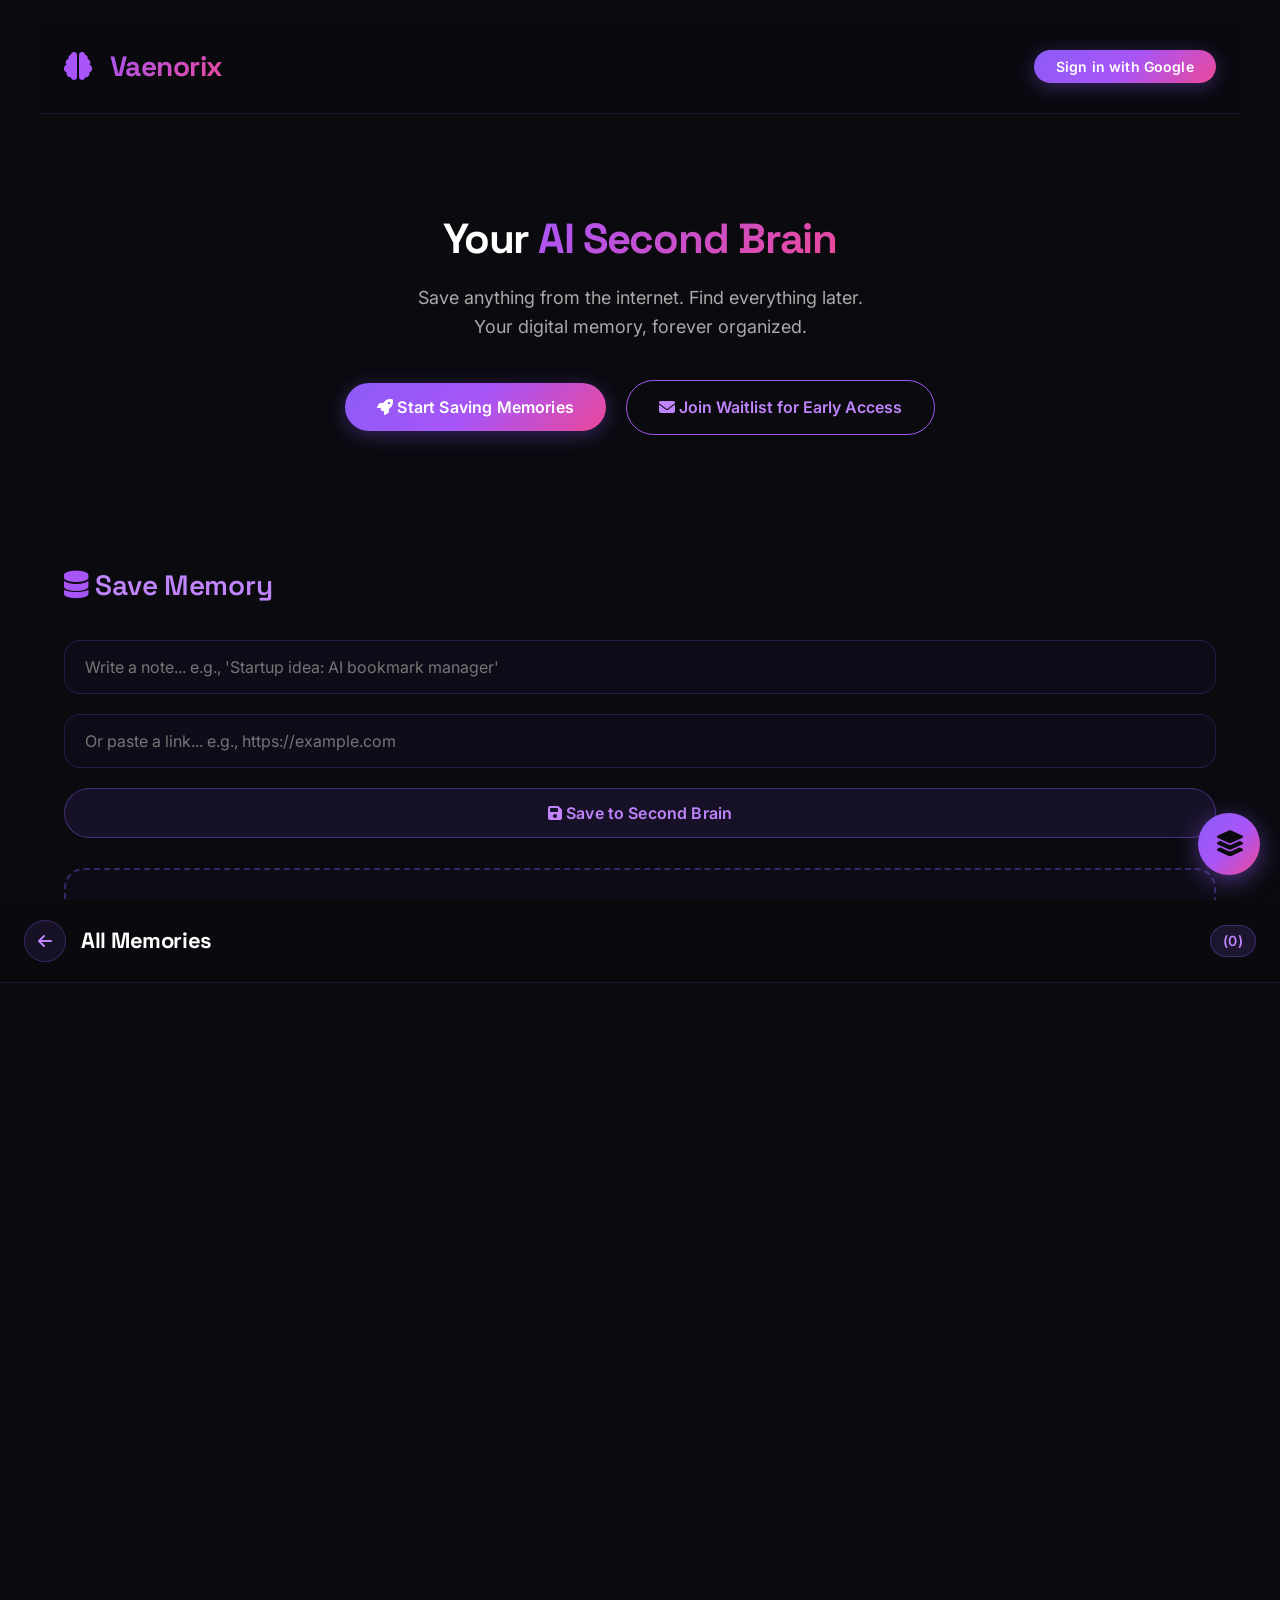
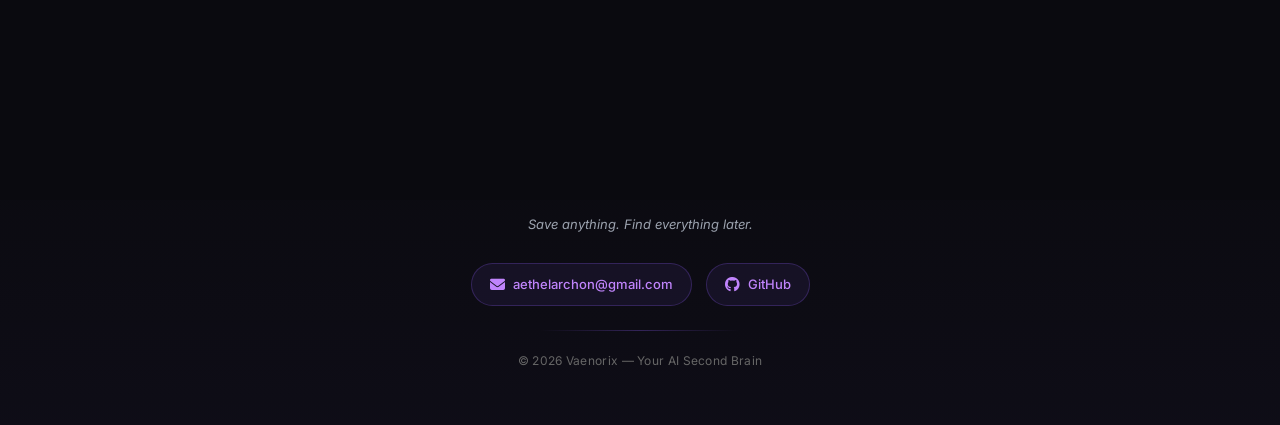
==== commit 6121e71a: "Replace script.js with app.js in index.html" ====
--- a/index.html
+++ b/index.html
@@ -352,7 +352,7 @@
     <script>
         
     </script>
-    <script src="script.js?v=2"></script>
+    <script src="app.js"></script>
     <script>
         // Register Service Worker for PWA
         if ('serviceWorker' in navigator) {
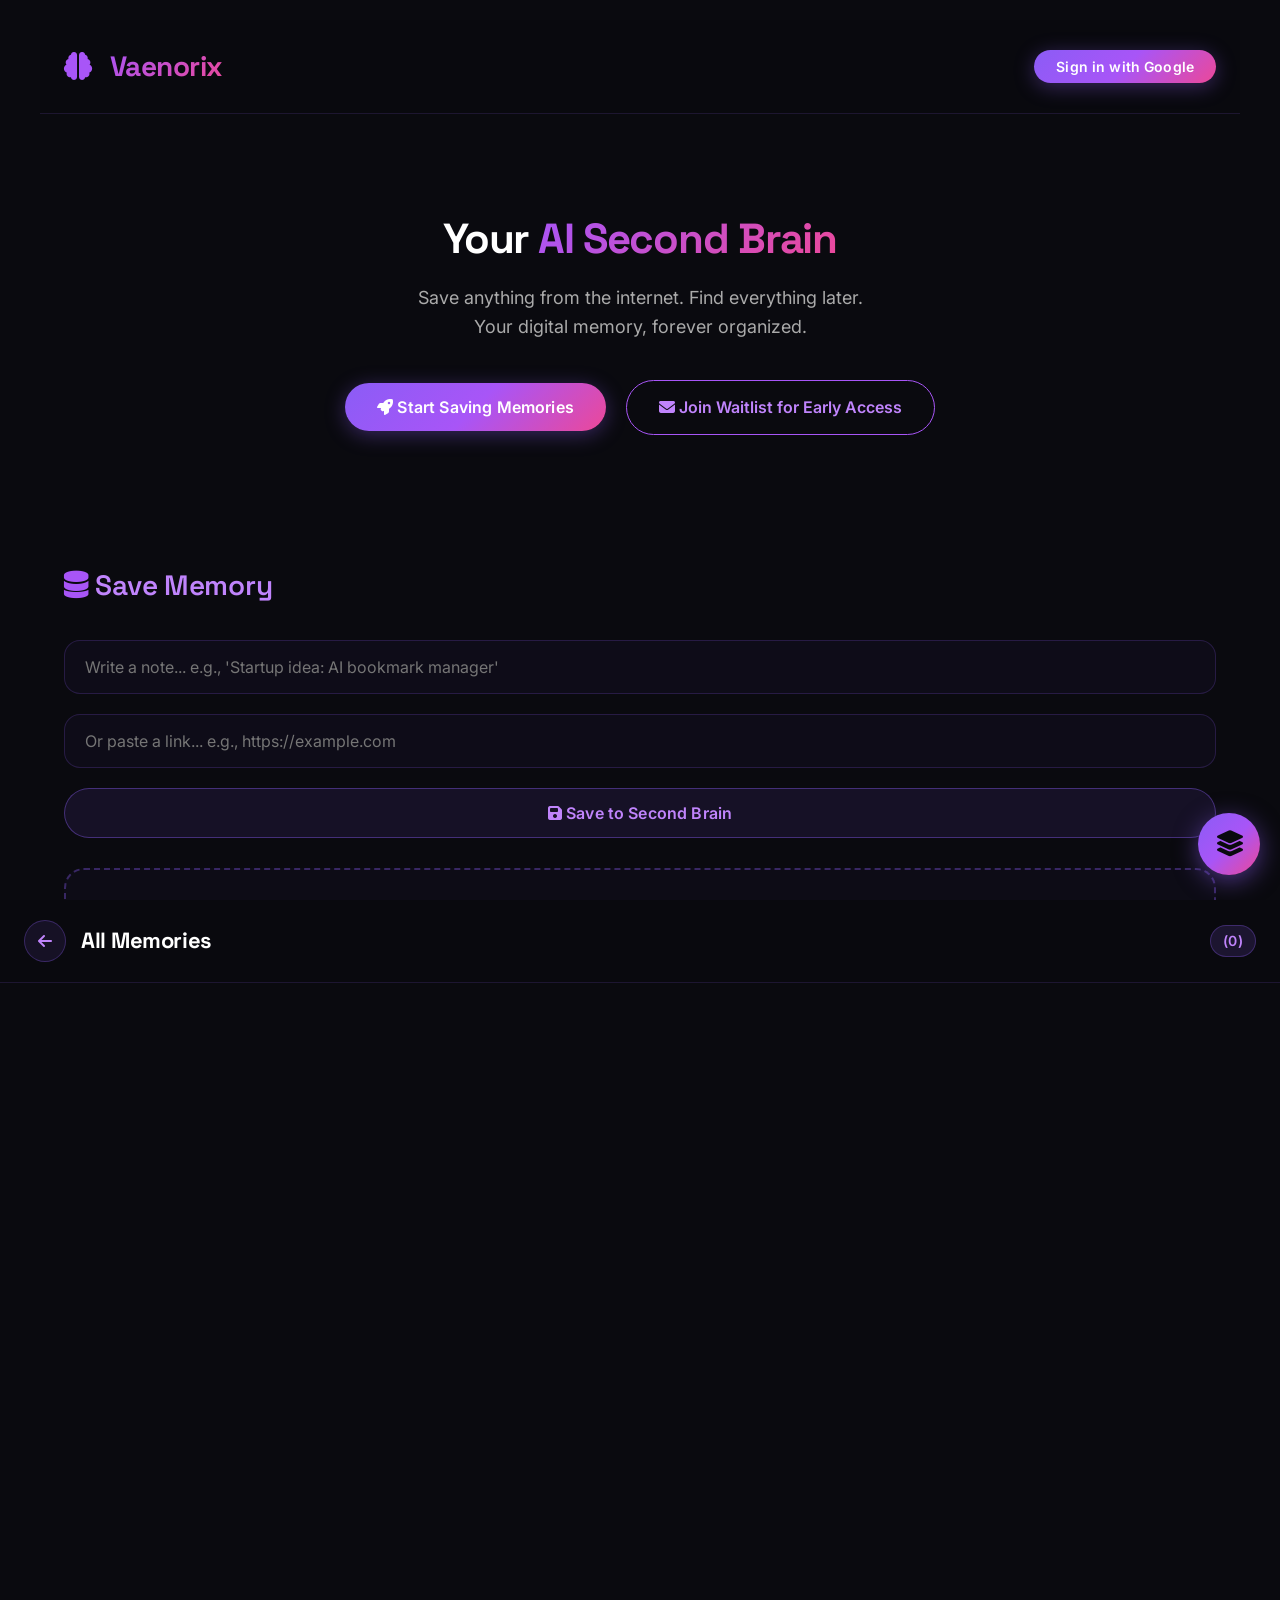
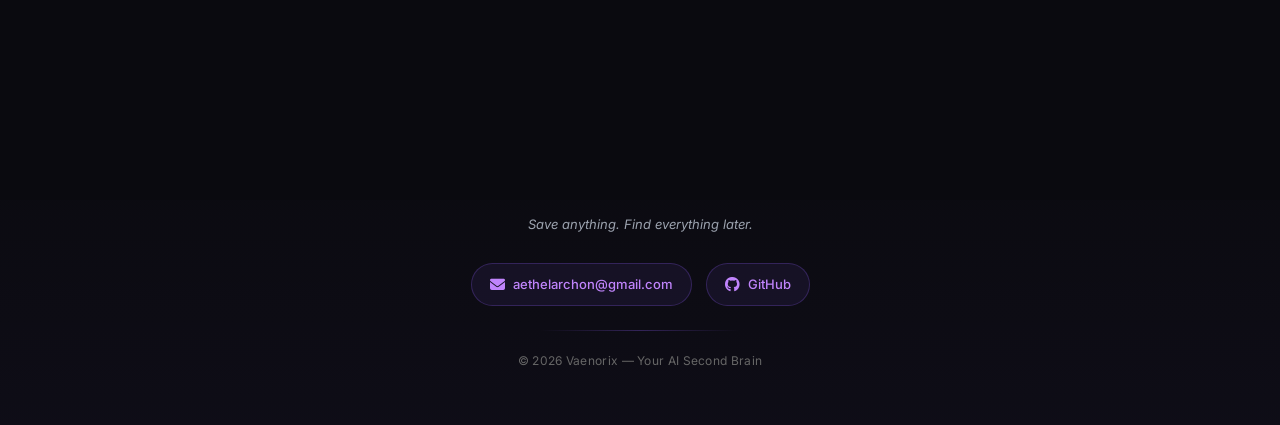
==== commit 88f75191: "Change script source from app.js to main.js" ====
--- a/index.html
+++ b/index.html
@@ -352,7 +352,7 @@
     <script>
         
     </script>
-    <script src="app.js"></script>
+    <script src="main.js"></script>
     <script>
         // Register Service Worker for PWA
         if ('serviceWorker' in navigator) {
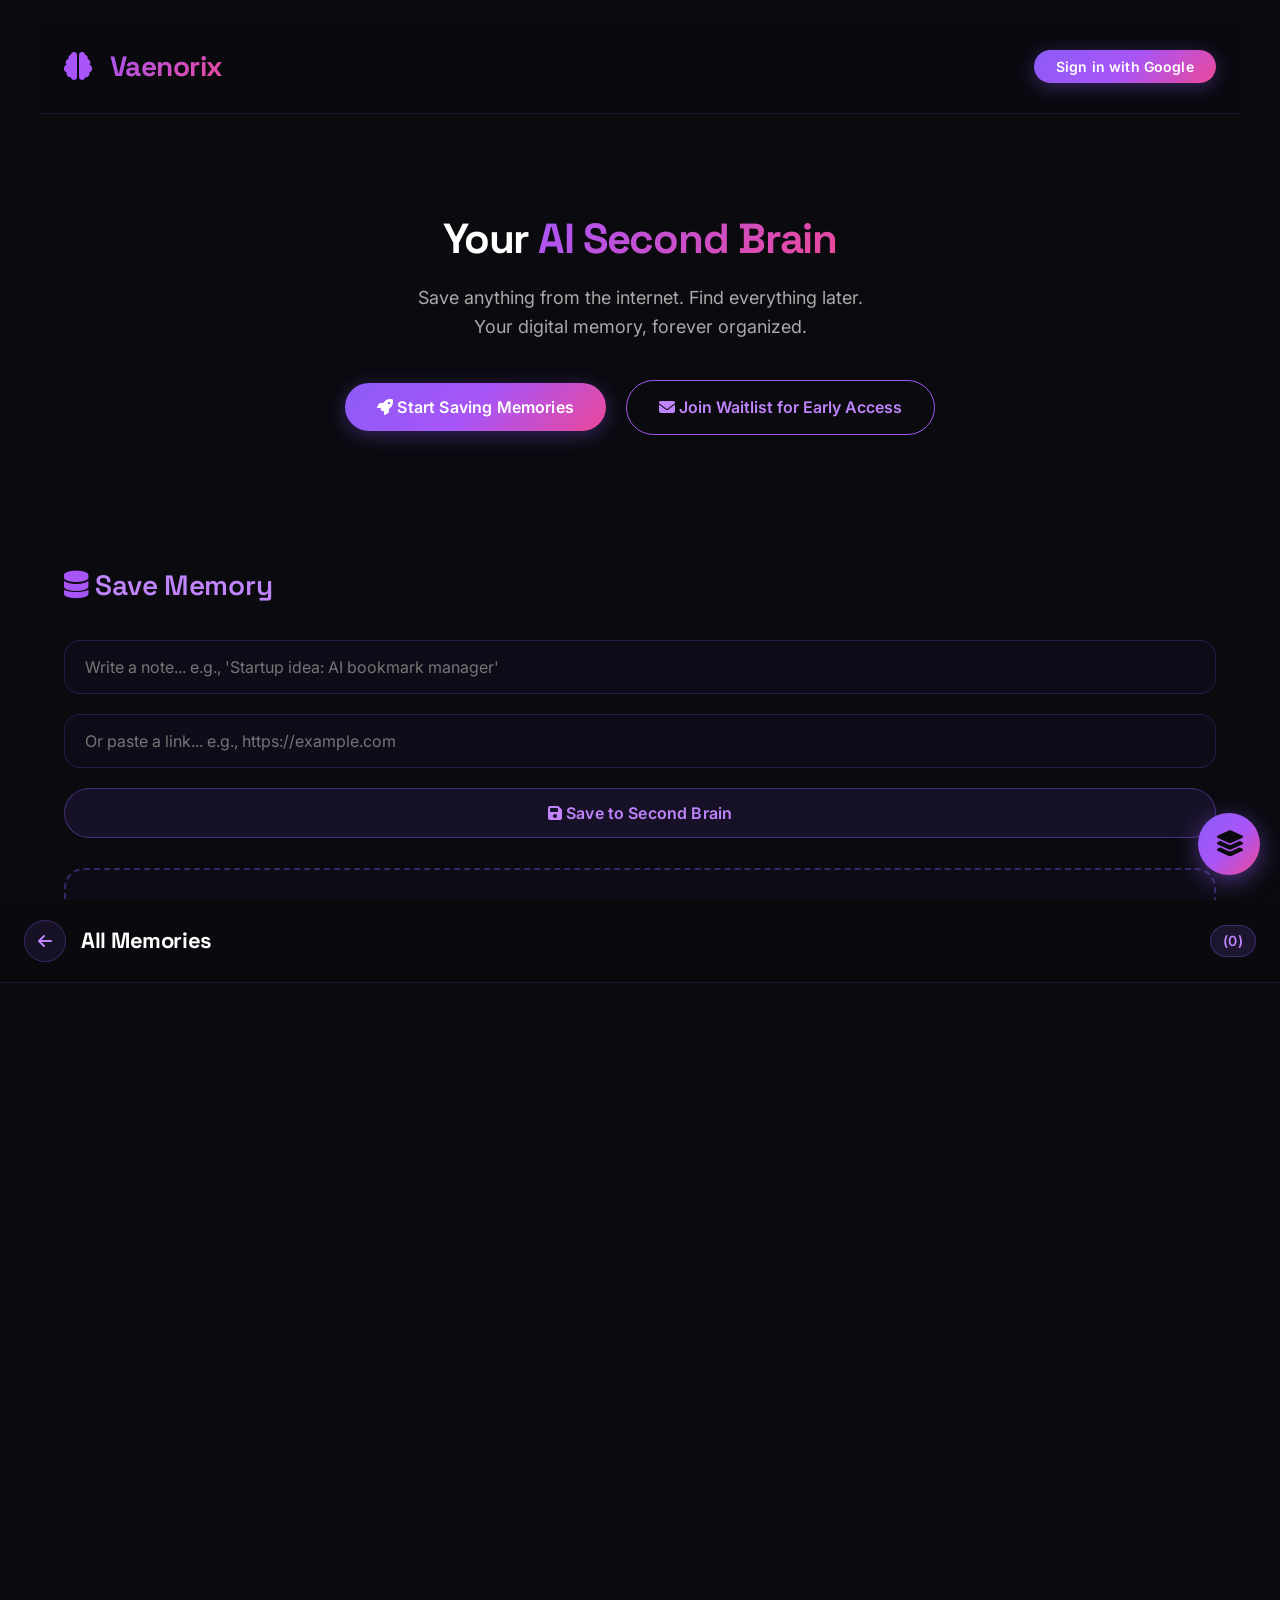
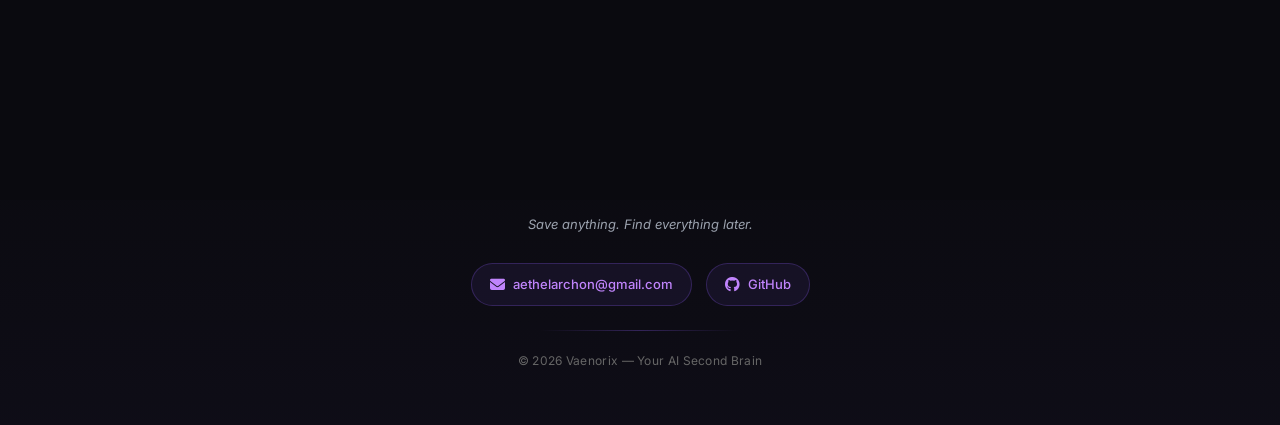
==== commit fe43bc75: "Add setDoc function to Firebase imports" ====
--- a/index.html
+++ b/index.html
@@ -45,8 +45,7 @@
     <!-- Firebase Script -->
     <script type="module">
         import { initializeApp } from "https://www.gstatic.com/firebasejs/11.0.0/firebase-app.js";
-        import { 
-            getFirestore, collection, addDoc, getDocs, doc, deleteDoc, updateDoc, query, orderBy 
+        import { getFirestore, collection, addDoc, getDocs, doc, deleteDoc, updateDoc, query, orderBy, setDoc } from "https://www.gstatic.com/firebasejs/11.0.0/firebase-firestore.js";
         } from "https://www.gstatic.com/firebasejs/11.0.0/firebase-firestore.js";
         import { 
             getAuth, onAuthStateChanged, GoogleAuthProvider, signInWithPopup, signOut 
@@ -75,6 +74,7 @@
         window.doc = doc;
         window.deleteDoc = deleteDoc;
         window.updateDoc = updateDoc;
+        window.setDoc = setDoc;
         window.query = query;
         window.orderBy = orderBy;
         window.onAuthStateChanged = onAuthStateChanged;
@@ -349,19 +349,19 @@
         <p class="footer-copyright">© 2026 Vaenorix — Your AI Second Brain</p>
     </div>
 </footer>
+        <!-- KILL SWITCH: Force unregister old service workers -->
     <script>
-        
-    </script>
-    <script src="main.js"></script>
-    <script>
-        // Register Service Worker for PWA
         if ('serviceWorker' in navigator) {
-            window.addEventListener('load', () => {
-                navigator.serviceWorker.register('/sw.js')
-                    .catch(err => console.log('SW reg error: ', err));
+            navigator.serviceWorker.getRegistrations().then(function(registrations) {
+                for(let registration of registrations) {
+                    registration.unregister();
+                    console.log('✅ Old SW Killed');
+                } 
             });
         }
     </script>
+    <!-- Load new app.js with cache buster -->
+    <script src="main.js?v=9999"></script>
 </body>
-        </html>
+</html>
         
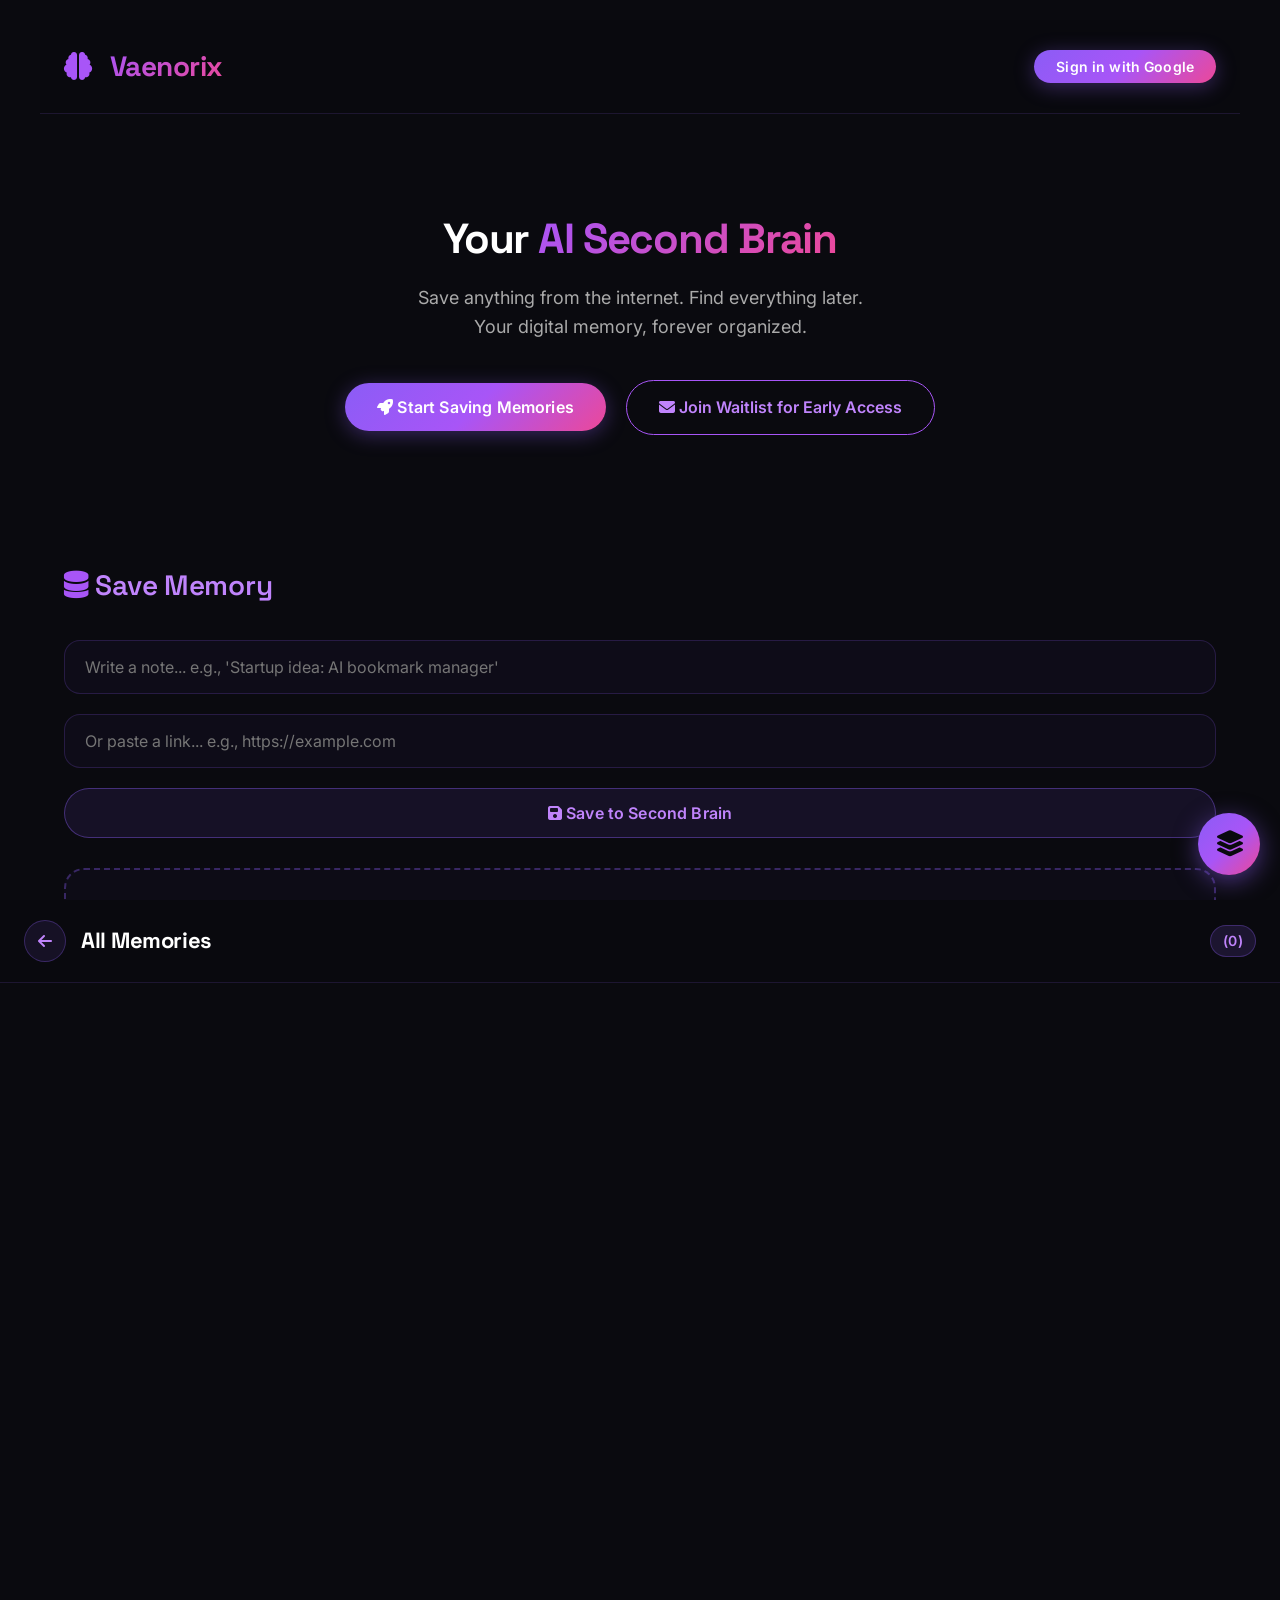
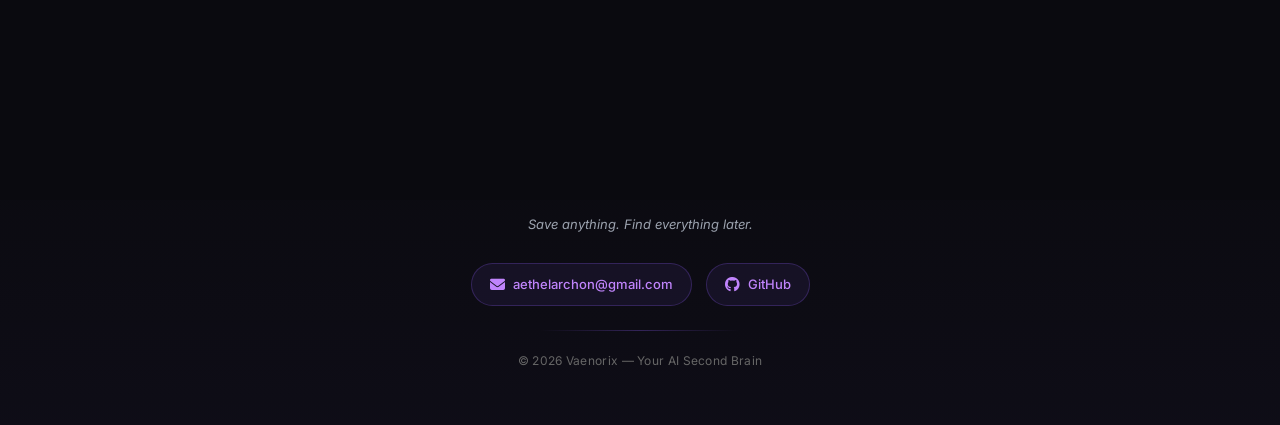
==== commit 5f449251: "Replace main.js with script.js in index.html" ====
--- a/index.html
+++ b/index.html
@@ -361,7 +361,7 @@
         }
     </script>
     <!-- Load new app.js with cache buster -->
-    <script src="main.js?v=9999"></script>
+    <script src="script.js"></script>
 </body>
 </html>
         
